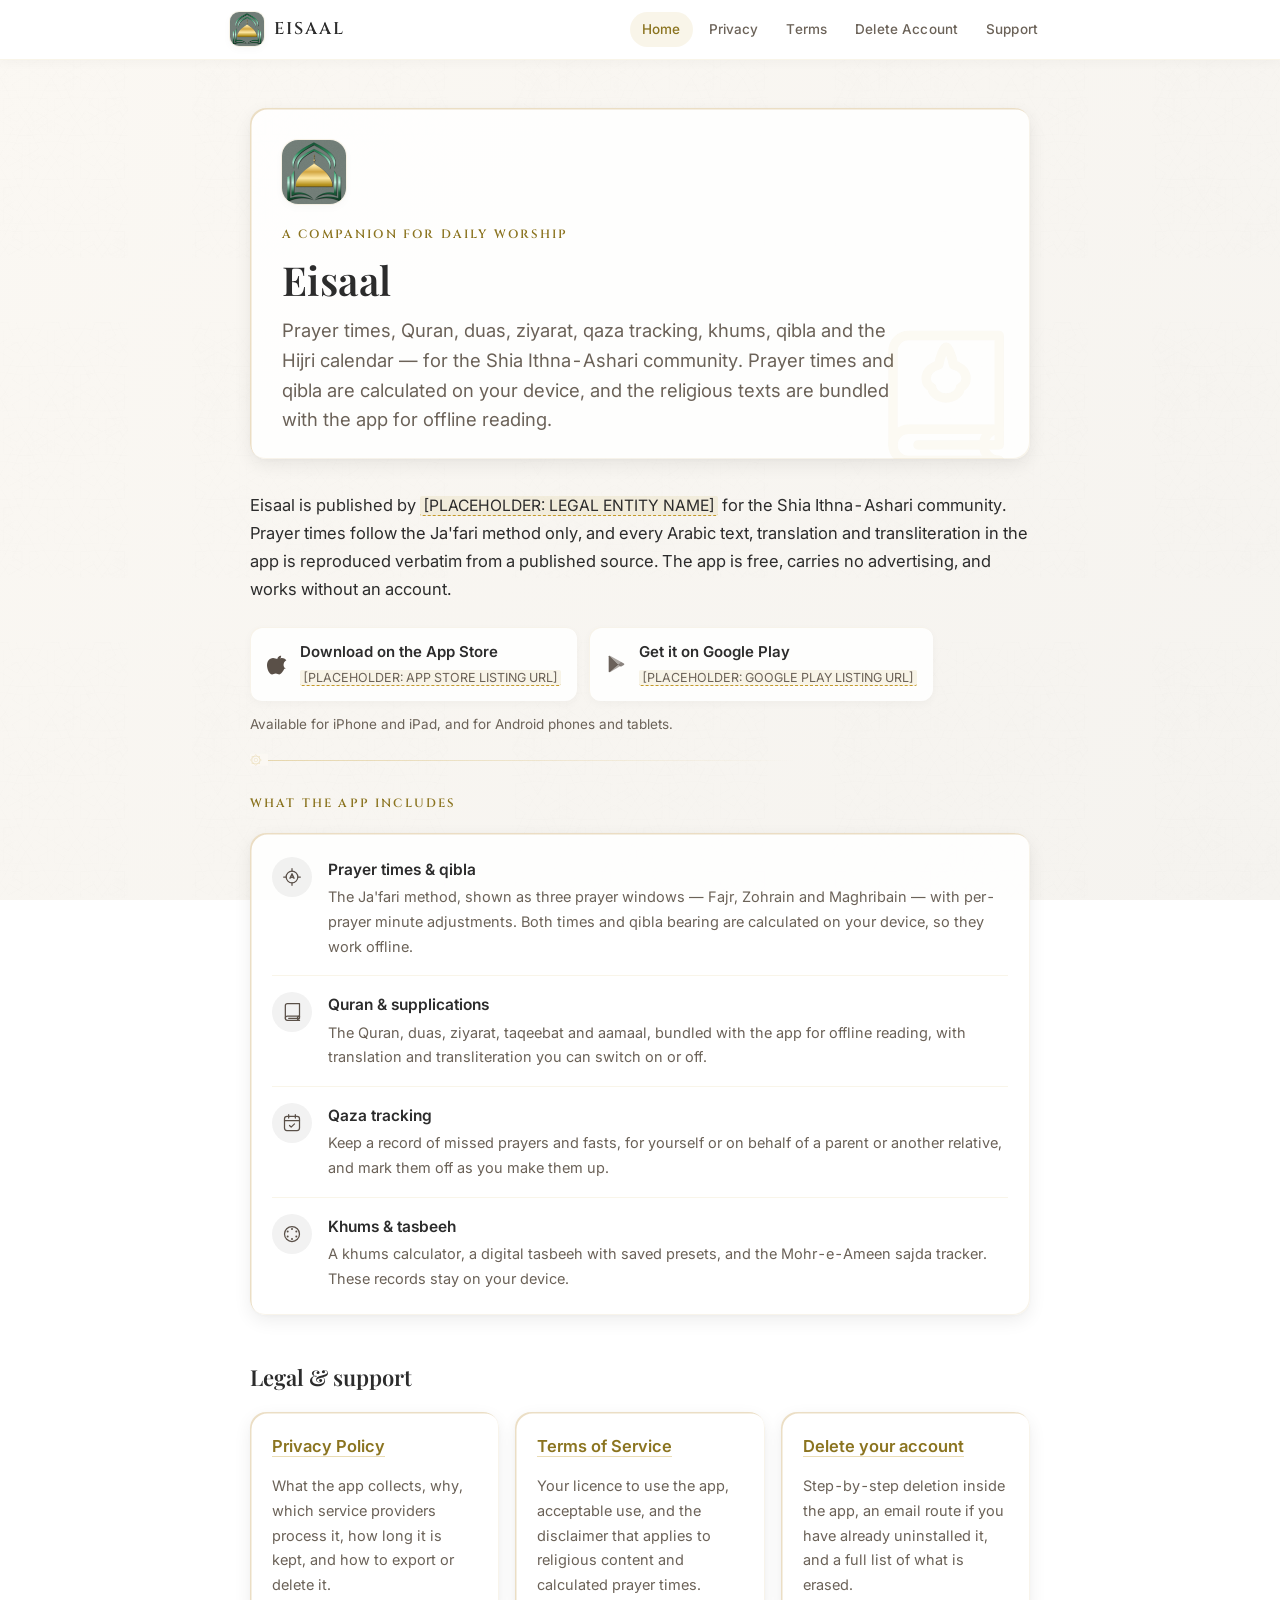
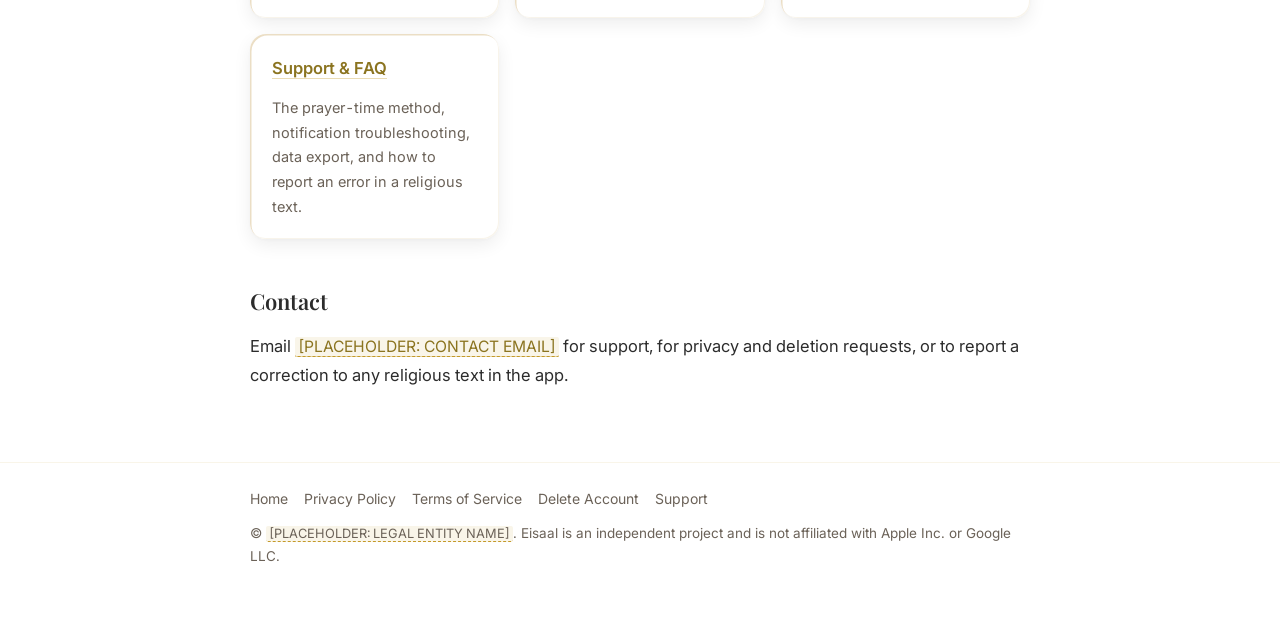
==== index.html @ 823eb557 "Initial public site: home, privacy, terms, account deletion, support Static pages styled on the Sanc" ====
<!DOCTYPE html>
<html lang="en">
<head>
<meta charset="utf-8">
<meta name="viewport" content="width=device-width, initial-scale=1">
<title>Eisaal — Islamic Companion App</title>
<meta name="description" content="Eisaal is a Shia Muslim lifestyle companion: prayer times, Quran, duas, ziyarat, qaza tracking, khums, qibla and the Hijri calendar.">
<link rel="preconnect" href="https://fonts.googleapis.com">
<link rel="preconnect" href="https://fonts.gstatic.com" crossorigin>
<link href="https://fonts.googleapis.com/css2?family=Cinzel:wght@500;600;700&family=Playfair+Display:wght@500;600;700&family=Inter:wght@400;500;600&display=swap" rel="stylesheet">
<link rel="stylesheet" href="./styles.css">
<link rel="icon" type="image/png" href="./assets/app-icon.png">
<link rel="apple-touch-icon" href="./assets/app-icon.png">
</head>
<body>

<header class="site">
  <div class="wrap bar">
    <a class="brand" href="./index.html"><img src="./assets/app-icon.png" alt="" width="34" height="34">EISAAL</a>
    <nav class="primary" aria-label="Primary"><a href="./index.html" class="active">Home</a><a href="./privacy-policy.html">Privacy</a><a href="./terms.html">Terms</a><a href="./delete-account.html">Delete Account</a><a href="./support.html">Support</a></nav>
  </div>
</header>

<main class="wrap">

  <section class="hero">
    <img class="hero-icon" src="./assets/app-icon.png" alt="Eisaal app icon" width="64" height="64">
    <p class="eyebrow">A companion for daily worship</p>
    <h1>Eisaal</h1>
    <p class="lede">Prayer times, Quran, duas, ziyarat, qaza tracking, khums, qibla and the Hijri calendar — for the Shia Ithna-Ashari community. Prayer times and qibla are calculated on your device, and the religious texts are bundled with the app for offline reading.</p>
    <div class="watermark" aria-hidden="true"><svg viewBox="0 0 24 24" fill="none"><path d="M21 17H6.5C5.11929 17 4 18.1193 4 19.5C4 20.8807 5.11929 22 6.5 22H21" stroke="currentColor" stroke-width="1.5" stroke-linecap="round"/><path d="M21 22C19.6193 22 18.5 20.8807 18.5 19.5C18.5 18.1193 19.6193 17 21 17" stroke="currentColor" stroke-width="1.5" stroke-linecap="round"/><path d="M13.6716 6.66634C13.5044 5.65934 12.9366 3.86426 12.5 3.86426C12.0634 3.86426 11.4956 5.65934 11.3284 6.66634C10.6247 6.87051 9.30887 7.51651 9.30887 8.85286C9.30887 9.5148 9.68432 10.0873 10.2331 10.3616C10.2331 10.9713 11.0625 11.9998 12.5 11.9998C13.9375 11.9998 14.7669 10.9713 14.7669 10.3616C15.3157 10.0873 15.6911 9.5148 15.6911 8.85286C15.6911 7.51651 14.3753 6.87051 13.6716 6.66634Z" stroke="currentColor" stroke-width="1.5" stroke-linejoin="round"/><path d="M8 19.5H21V2H6.5C5.11929 2 4 3.11929 4 4.5V19.5" stroke="currentColor" stroke-width="1.5" stroke-linecap="round" stroke-linejoin="round"/></svg></div>
  </section>

  <p>Eisaal is published by <span class="ph">[PLACEHOLDER: LEGAL ENTITY NAME]</span> for the Shia Ithna-Ashari community. Prayer times follow the Ja'fari method only, and every Arabic text, translation and transliteration in the app is reproduced verbatim from a published source. The app is free, carries no advertising, and works without an account.</p>

  <div class="badges">
    <a class="badge" href="[PLACEHOLDER: APP STORE LISTING URL]">
      <svg viewBox="0 0 24 24" fill="none" aria-hidden="true"><path d="M16.5 3c.1 1.2-.4 2.4-1.1 3.2-.8.9-2 1.5-3.1 1.4-.1-1.2.4-2.4 1.1-3.2.8-.9 2.1-1.5 3.1-1.4Z" fill="currentColor"/><path d="M19.9 17.2c-.5 1.2-.8 1.7-1.5 2.8-.9 1.5-2.3 3.4-3.9 3.4-1.5 0-1.9-1-3.9-1s-2.5 1-3.9 1c-1.7 0-3-1.7-3.9-3.2C.8 16 .5 11.1 2.4 8.4c1.3-1.9 3.4-3 5.3-3 2 0 3.2 1.1 4.8 1.1 1.6 0 2.5-1.1 4.8-1.1 1.7 0 3.6.9 4.9 2.6-4.3 2.3-3.6 8.4-.3 9.2Z" fill="currentColor"/></svg>
      <span><strong>Download on the App Store</strong><em class="ph">[PLACEHOLDER: APP STORE LISTING URL]</em></span>
    </a>
    <a class="badge" href="[PLACEHOLDER: GOOGLE PLAY LISTING URL]">
      <svg viewBox="0 0 24 24" fill="none" aria-hidden="true"><path d="M4 3.5v17c0 .4.4.7.8.5l9.7-8.5L4.8 3.1c-.4-.3-.8 0-.8.4Z" fill="currentColor" opacity=".9"/><path d="m14.5 12.5 2.8 2.5 3.3-1.9c.6-.4.6-1.2 0-1.6l-3.3-1.9-2.8 2.9Z" fill="currentColor" opacity=".7"/><path d="M4.8 3.1 14.5 12.5l2.8-2.9L5.4 3.1c-.2-.1-.4-.1-.6 0ZM5.4 20.9l11.9-6.9-2.8-2.5-9.7 8.5c.2.1.4.1.6 0Z" fill="currentColor" opacity=".5"/></svg>
      <span><strong>Get it on Google Play</strong><em class="ph">[PLACEHOLDER: GOOGLE PLAY LISTING URL]</em></span>
    </a>
  </div>
  <p class="fine">Available for iPhone and iPad, and for Android phones and tablets.</p>

  <hr class="rule">

  <p class="eyebrow">What the app includes</p>
  <div class="card features">
    <div class="feature">
      <div class="icon"><svg viewBox="0 0 24 24" fill="none" aria-hidden="true"><path d="M12 2v3M12 19v3M2 12h3M19 12h3" stroke="currentColor" stroke-width="1.5" stroke-linecap="round"/><circle cx="12" cy="12" r="7" stroke="currentColor" stroke-width="1.5"/><path d="m12 8 2.5 5.5L12 12l-2.5 1.5L12 8Z" stroke="currentColor" stroke-width="1.5" stroke-linejoin="round"/></svg></div>
      <div><h3>Prayer times &amp; qibla</h3><p>The Ja'fari method, shown as three prayer windows — Fajr, Zohrain and Maghribain — with per-prayer minute adjustments. Both times and qibla bearing are calculated on your device, so they work offline.</p></div>
    </div>
    <div class="feature">
      <div class="icon"><svg viewBox="0 0 24 24" fill="none" aria-hidden="true"><path d="M21 17H6.5C5.11929 17 4 18.1193 4 19.5C4 20.8807 5.11929 22 6.5 22H21" stroke="currentColor" stroke-width="1.5" stroke-linecap="round"/><path d="M21 22C19.6193 22 18.5 20.8807 18.5 19.5C18.5 18.1193 19.6193 17 21 17" stroke="currentColor" stroke-width="1.5" stroke-linecap="round"/><path d="M8 19.5H21V2H6.5C5.11929 2 4 3.11929 4 4.5V19.5" stroke="currentColor" stroke-width="1.5" stroke-linecap="round" stroke-linejoin="round"/></svg></div>
      <div><h3>Quran &amp; supplications</h3><p>The Quran, duas, ziyarat, taqeebat and aamaal, bundled with the app for offline reading, with translation and transliteration you can switch on or off.</p></div>
    </div>
    <div class="feature">
      <div class="icon"><svg viewBox="0 0 24 24" fill="none" aria-hidden="true"><rect x="3" y="4" width="18" height="17" rx="3" stroke="currentColor" stroke-width="1.5"/><path d="M3 9h18M8 2v4M16 2v4" stroke="currentColor" stroke-width="1.5" stroke-linecap="round"/><path d="m9 15 2 2 4-4" stroke="currentColor" stroke-width="1.5" stroke-linecap="round" stroke-linejoin="round"/></svg></div>
      <div><h3>Qaza tracking</h3><p>Keep a record of missed prayers and fasts, for yourself or on behalf of a parent or another relative, and mark them off as you make them up.</p></div>
    </div>
    <div class="feature">
      <div class="icon"><svg viewBox="0 0 24 24" fill="none" aria-hidden="true"><circle cx="12" cy="12" r="9" stroke="currentColor" stroke-width="1.5"/><circle cx="12" cy="6" r="1.2" fill="currentColor"/><circle cx="17.2" cy="9" r="1.2" fill="currentColor"/><circle cx="17.2" cy="15" r="1.2" fill="currentColor"/><circle cx="12" cy="18" r="1.2" fill="currentColor"/><circle cx="6.8" cy="15" r="1.2" fill="currentColor"/><circle cx="6.8" cy="9" r="1.2" fill="currentColor"/></svg></div>
      <div><h3>Khums &amp; tasbeeh</h3><p>A khums calculator, a digital tasbeeh with saved presets, and the Mohr-e-Ameen sajda tracker. These records stay on your device.</p></div>
    </div>
  </div>

  <h2>Legal &amp; support</h2>
  <div class="grid">
    <div class="card"><h3><a class="link" href="./privacy-policy.html">Privacy Policy</a></h3><p>What the app collects, why, which service providers process it, how long it is kept, and how to export or delete it.</p></div>
    <div class="card"><h3><a class="link" href="./terms.html">Terms of Service</a></h3><p>Your licence to use the app, acceptable use, and the disclaimer that applies to religious content and calculated prayer times.</p></div>
    <div class="card"><h3><a class="link" href="./delete-account.html">Delete your account</a></h3><p>Step-by-step deletion inside the app, an email route if you have already uninstalled it, and a full list of what is erased.</p></div>
    <div class="card"><h3><a class="link" href="./support.html">Support &amp; FAQ</a></h3><p>The prayer-time method, notification troubleshooting, data export, and how to report an error in a religious text.</p></div>
  </div>

  <h2>Contact</h2>
  <p>Email <a class="link" href="mailto:[PLACEHOLDER: CONTACT EMAIL]"><span class="ph">[PLACEHOLDER: CONTACT EMAIL]</span></a> for support, for privacy and deletion requests, or to report a correction to any religious text in the app.</p>
</main>

<footer class="site">
  <div class="wrap">
    <nav aria-label="Footer"><a href="./index.html">Home</a><a href="./privacy-policy.html">Privacy Policy</a><a href="./terms.html">Terms of Service</a><a href="./delete-account.html">Delete Account</a><a href="./support.html">Support</a></nav>
    <p class="fine">&copy; <span class="ph">[PLACEHOLDER: LEGAL ENTITY NAME]</span>. Eisaal is an independent project and is not affiliated with Apple Inc. or Google LLC.</p>
  </div>
</footer>

</body>
</html>
---- styles.css ----
/* ============================================================================
   Eisaal — public site stylesheet
   Sanctuary design system, Everyday · Light only.
   Tokens mirror lib/modules/theme/presentation/colors/sanctuary_colors.dart
   and typography/app_fonts.dart (see docs/design handoff token tables).
   ========================================================================== */

:root {
  /* Surfaces */
  --bg-gradient: linear-gradient(135deg, #FBF8F3 0%, #F5F3EF 100%);
  --bg: #FBF8F3;
  --elevated: rgba(255, 255, 255, 0.86);
  --raised: rgba(255, 255, 255, 0.62);
  --floating: rgba(255, 255, 255, 0.95);

  /* Text */
  --on-surface: #2C2C2C;
  --secondary: #6B6258;
  --tertiary: rgba(44, 44, 44, 0.50);

  /* Brand */
  --primary: #C49A2A;        /* primaryBrand — never for body text */
  --primary-text: #8B7420;   /* primaryText — WCAG-safe gold */
  --accent: #005C4B;         /* Hussaini green */
  --gold: #C5A059;           /* zareehGold — rims only */
  --error: #B00020;

  /* Neutral roles */
  --icon-neutral: #5A5048;
  --icon-container: rgba(44, 44, 44, 0.06);
  --hairline: rgba(196, 154, 42, 0.10);
  --thread: rgba(196, 154, 42, 0.35);
  --gold-subtle: rgba(196, 154, 42, 0.10);

  /* Depth */
  --edge-elevated: inset 1.5px 1.5px 0 rgba(197, 160, 89, 0.35), inset -1px -1px 0 rgba(197, 160, 89, 0.12);
  --edge-raised: inset 1px 1px 0 rgba(197, 160, 89, 0.12);
  --shadow-elevated: 0 6px 18px rgba(0, 0, 0, 0.07), 0 1px 4px rgba(0, 0, 0, 0.03);
  --shadow-standard: 0 3px 10px rgba(0, 0, 0, 0.03);
  --shadow-floating: 0 8px 24px rgba(0, 0, 0, 0.10), 0 2px 8px rgba(0, 0, 0, 0.04);

  /* Shape & rhythm */
  --r-card: 16px;
  --r-md: 12px;
  --r-sm: 8px;
  --r-full: 999px;
  --s-xs: 4px; --s-sm: 8px; --s-md: 12px; --s-lg: 16px; --s-xl: 20px;
  --s-xxl: 24px; --s-xxxl: 32px; --s-xxxxl: 40px; --s-hero: 48px;

  /* Type */
  --f-display: "Cinzel", "Times New Roman", serif;
  --f-title: "Playfair Display", Georgia, "Times New Roman", serif;
  --f-body: "Inter", -apple-system, BlinkMacSystemFont, "Segoe UI", Roboto, Helvetica, Arial, sans-serif;
  --f-arabic: "Noto Naskh Arabic", "Scheherazade New", serif;
}

/* ---------- Base ---------------------------------------------------------- */
*, *::before, *::after { box-sizing: border-box; }
html { -webkit-text-size-adjust: 100%; scroll-behavior: smooth; }
body {
  margin: 0;
  min-height: 100vh;
  background: var(--bg-gradient) fixed;
  color: var(--on-surface);
  font-family: var(--f-body);
  font-size: 16.5px;
  line-height: 1.7;
  font-feature-settings: "tnum" 1;
  position: relative;
}
/* Geometry texture at 6% multiply — same as SanctuaryScaffold everyday */
body::before {
  content: "";
  position: fixed; inset: 0; z-index: -1;
  background: url("assets/textures/geometry_seamless.jpg") center / 320px 320px repeat;
  opacity: 0.06;
  mix-blend-mode: multiply;
  pointer-events: none;
}

.wrap { max-width: 820px; margin: 0 auto; padding: 0 var(--s-xl); }

a { color: var(--primary-text); }
a.link {
  color: var(--primary-text);
  text-decoration: none;
  border-bottom: 1px solid var(--thread);
  transition: border-color 150ms cubic-bezier(.33,1,.68,1);
}
a.link:hover { border-bottom-color: var(--primary-text); }

/* ---------- Header --------------------------------------------------------- */
header.site {
  position: sticky; top: 0; z-index: 10;
  background: var(--floating);
  -webkit-backdrop-filter: blur(12px); backdrop-filter: blur(12px);
  border-bottom: 1px solid var(--hairline);
  box-shadow: var(--shadow-standard);
}
.bar { display: flex; flex-wrap: wrap; align-items: center; gap: var(--s-lg); padding: var(--s-md) 0; }
.brand {
  display: inline-flex; align-items: center; gap: var(--s-smMd, 10px);
  margin-right: auto; text-decoration: none; color: var(--on-surface);
  font-family: var(--f-display); font-weight: 600; font-size: 17px; letter-spacing: 0.12em;
}
.brand img {
  width: 34px; height: 34px; border-radius: 9px;
  box-shadow: var(--shadow-standard), 0 0 0 1px var(--hairline);
}
.brand span { color: var(--primary-text); }
nav.primary { display: flex; flex-wrap: wrap; gap: var(--s-xs); }
nav.primary a {
  color: var(--secondary); text-decoration: none; white-space: nowrap;
  font-size: 13.5px; font-weight: 500; letter-spacing: 0.01em;
  padding: 6px 12px; border-radius: var(--r-full);
  transition: background 150ms cubic-bezier(.33,1,.68,1), color 150ms cubic-bezier(.33,1,.68,1);
}
nav.primary a:hover { color: var(--on-surface); background: var(--icon-container); }
nav.primary a.active { color: var(--primary-text); background: var(--gold-subtle); }

/* ---------- Typography ----------------------------------------------------- */
main.wrap { padding-top: var(--s-hero); padding-bottom: var(--s-sm); }
h1 {
  font-family: var(--f-title); font-weight: 600;
  font-size: 34px; line-height: 1.2; letter-spacing: 0.01em;
  margin: 0 0 var(--s-sm);
}
h2 {
  font-family: var(--f-title); font-weight: 600;
  font-size: 22px; line-height: 1.3;
  margin: var(--s-xxxxl) 0 var(--s-md); padding-top: var(--s-sm);
  scroll-margin-top: 84px;
}
h3 { font-family: var(--f-body); font-weight: 600; font-size: 16.5px; margin: var(--s-xxl) 0 var(--s-sm); }
p, li { color: var(--on-surface); }
.lede { font-size: 18.5px; line-height: 1.6; color: var(--secondary); margin: 0 0 var(--s-xxl); }
.meta { color: var(--tertiary); font-size: 14px; margin: 0 0 var(--s-xs); }
.fine { font-size: 13.5px; color: var(--secondary); margin-top: var(--s-md); }
strong { font-weight: 600; }
code, pre { font-family: "JetBrains Mono", ui-monospace, SFMono-Regular, Menlo, monospace; font-size: 0.9em; }
code { background: var(--icon-container); padding: 1px 6px; border-radius: 6px; }
pre {
  background: var(--raised); border: 1px solid var(--hairline); border-radius: var(--r-md);
  padding: var(--s-md) var(--s-lg); overflow-x: auto; line-height: 1.5;
}
pre code { background: none; padding: 0; }
ul { padding-left: 22px; } ol { padding-left: 22px; } li { margin: 6px 0; }

/* Eyebrow — Cinzel section header (AppFonts.sectionHeaderStyle) */
.eyebrow {
  font-family: var(--f-display); font-weight: 600; font-size: 12px;
  letter-spacing: 0.18em; text-transform: uppercase; color: var(--primary-text);
  margin: 0 0 var(--s-sm);
}

/* Ornament rule — thread gradient with ۞ (replaces the old gold bar) */
hr.rule {
  border: 0; height: 1px; margin: var(--s-xxl) 0 var(--s-xxxl); position: relative; overflow: visible;
  background: linear-gradient(90deg, var(--thread), transparent 70%);
}
hr.rule::after {
  content: "\06DE"; /* ۞ */
  position: absolute; left: 0; top: 50%; transform: translateY(-52%);
  font-size: 12px; line-height: 1; color: var(--thread);
  background: var(--bg); padding-right: 6px;
}

/* ---------- Surfaces ------------------------------------------------------- */
.card {
  background: var(--elevated);
  border-radius: var(--r-card);
  box-shadow: var(--shadow-elevated), var(--edge-elevated);
  padding: var(--s-xl) 22px;
  margin: var(--s-xl) 0;
}
.card h3 { margin-top: 0; }
.card p:last-child { margin-bottom: 0; }
.grid { display: grid; grid-template-columns: repeat(auto-fit, minmax(220px, 1fr)); gap: var(--s-lg); margin: var(--s-xl) 0; }
.grid .card { margin: 0; }
.grid .card p { color: var(--secondary); font-size: 14.5px; }

/* Raised note with a 2px brand rule (the occasion-banner shape) */
.callout {
  background: var(--raised);
  border-left: 2px solid var(--primary);
  border-radius: var(--r-md);
  box-shadow: var(--shadow-standard), var(--edge-raised);
  padding: var(--s-lg) var(--s-xl);
  margin: var(--s-xl) 0;
}
.callout p { margin: 6px 0; }
.callout p:first-child { margin-top: 0; }
.callout p:last-child { margin-bottom: 0; }

/* Tables */
.tablewrap {
  overflow-x: auto; -webkit-overflow-scrolling: touch; margin: var(--s-lg) 0;
  background: var(--elevated); border-radius: var(--r-card);
  box-shadow: var(--shadow-elevated), var(--edge-elevated);
}
table { border-collapse: collapse; width: 100%; min-width: 560px; font-size: 14.5px; }
th, td { text-align: left; padding: 11px 14px; border-bottom: 1px solid var(--hairline); vertical-align: top; }
th {
  font-family: var(--f-display); font-weight: 600; font-size: 11px;
  letter-spacing: 0.14em; text-transform: uppercase; color: var(--primary-text);
  background: var(--gold-subtle); white-space: nowrap;
}
tr:last-child td { border-bottom: 0; }

/* Table of contents */
.toc { font-size: 15px; }
.toc a { color: var(--secondary); text-decoration: none; }
.toc a:hover { color: var(--primary-text); }

/* Numbered steps — ring-outline badges */
.steps { counter-reset: step; list-style: none; padding-left: 0; }
.steps li { position: relative; padding-left: 42px; margin: var(--s-lg) 0; }
.steps li::before {
  counter-increment: step; content: counter(step);
  position: absolute; left: 0; top: 1px; width: 28px; height: 28px; border-radius: 50%;
  border: 1.5px solid var(--primary); color: var(--primary-text);
  font-family: var(--f-display); font-weight: 600; font-size: 13px; line-height: 25px; text-align: center;
}
.path { font-weight: 500; color: var(--on-surface); }

/* FAQ accordions */
details {
  background: var(--elevated); border-radius: var(--r-card);
  box-shadow: var(--shadow-standard), var(--edge-raised);
  padding: 2px var(--s-xl); margin: var(--s-md) 0;
  transition: box-shadow 150ms cubic-bezier(.33,1,.68,1);
}
details[open] { box-shadow: var(--shadow-elevated), var(--edge-elevated); }
summary {
  cursor: pointer; padding: 14px 0; font-weight: 600; font-size: 16px;
  list-style: none; display: flex; gap: var(--s-md); align-items: flex-start;
}
summary::-webkit-details-marker { display: none; }
summary::before {
  content: "+"; flex: 0 0 22px; width: 22px; height: 22px; border-radius: 50%;
  border: 1.5px solid var(--thread); color: var(--primary-text);
  font-weight: 500; font-size: 15px; line-height: 19px; text-align: center; margin-top: 2px;
}
details[open] summary::before { content: "\2212"; border-color: var(--primary); }
details .body { padding: 0 0 var(--s-lg) 34px; }
details .body p:first-child { margin-top: 0; }

/* Store badges */
.badges { display: flex; flex-wrap: wrap; gap: var(--s-md); margin: var(--s-xxl) 0 var(--s-sm); }
.badge {
  display: flex; align-items: center; gap: var(--s-md); min-width: 220px;
  background: var(--elevated); border-radius: var(--r-md);
  box-shadow: var(--shadow-standard), var(--edge-raised);
  padding: var(--s-md) var(--s-lg); color: var(--on-surface); text-decoration: none; font-size: 14px;
  transition: transform 150ms cubic-bezier(.33,1,.68,1), box-shadow 150ms;
}
.badge:hover { transform: scale(0.98); box-shadow: var(--shadow-elevated), var(--edge-elevated); }
.badge strong { display: block; font-size: 15px; }
.badge em { font-style: normal; color: var(--secondary); font-size: 12.5px; }
.badge svg { width: 22px; height: 22px; color: var(--icon-neutral); flex: 0 0 auto; }

/* Placeholder marker — intentionally loud until filled */
.ph {
  background: var(--gold-subtle); border-bottom: 1px dashed var(--primary);
  padding: 0 3px; border-radius: 2px; font-size: 0.95em;
}

/* ---------- Home hero (the page's single Tier-1 surface) ------------------ */
.hero {
  position: relative; overflow: hidden;
  background: var(--elevated); border-radius: var(--r-card);
  box-shadow: var(--shadow-elevated), var(--edge-elevated);
  padding: var(--s-xxxl) var(--s-xxxl) var(--s-xxl);
  margin: 0 0 var(--s-xxxl);
}
.hero .eyebrow { margin-bottom: var(--s-md); }
.hero h1 { font-size: 40px; margin-bottom: var(--s-md); }
.hero .lede { margin-bottom: 0; max-width: 34em; }
.hero .watermark {
  position: absolute; right: 12px; bottom: -14px; width: 150px; height: 150px;
  opacity: 0.045; color: var(--primary); pointer-events: none;
}
.hero .watermark svg { width: 100%; height: 100%; }
.hero-icon {
  width: 64px; height: 64px; border-radius: 16px; display: block; margin-bottom: var(--s-xl);
  box-shadow: var(--shadow-standard), 0 0 0 1px var(--hairline);
}

/* Feature rows — Tier-2 card with 20px neutral icons */
.features { padding: var(--s-sm) 22px; }
.feature { display: flex; gap: var(--s-lg); align-items: flex-start; padding: var(--s-lg) 0; border-bottom: 1px solid var(--hairline); }
.feature:last-child { border-bottom: 0; }
.feature .icon {
  flex: 0 0 40px; width: 40px; height: 40px; border-radius: 50%;
  background: var(--icon-container); color: var(--icon-neutral);
  display: grid; place-items: center;
}
.feature .icon svg { width: 20px; height: 20px; }
.feature h3 { margin: 0 0 2px; font-size: 15.5px; }
.feature p { margin: 0; color: var(--secondary); font-size: 14.5px; }

/* ---------- Footer --------------------------------------------------------- */
footer.site {
  border-top: 1px solid var(--hairline); margin-top: var(--s-hero); padding: var(--s-xxl) 0 var(--s-hero);
  color: var(--secondary); font-size: 14px;
}
footer.site nav { display: flex; flex-wrap: wrap; gap: var(--s-xs) var(--s-lg); }
footer.site a { color: var(--secondary); text-decoration: none; }
footer.site a:hover { color: var(--primary-text); }

/* ---------- Responsive ----------------------------------------------------- */
@media (max-width: 560px) {
  body { font-size: 16px; }
  main.wrap { padding-top: var(--s-xxxl); }
  h1 { font-size: 28px; }
  .hero { padding: var(--s-xxl) var(--s-xl) var(--s-xl); }
  .hero h1 { font-size: 30px; }
  .hero .watermark { width: 110px; height: 110px; }
  .bar { padding: 10px 0; }
  nav.primary a { font-size: 13px; padding: 5px 10px; }
}
@media (prefers-reduced-motion: reduce) {
  html { scroll-behavior: auto; }
  *, *::before, *::after { transition: none !important; }
}
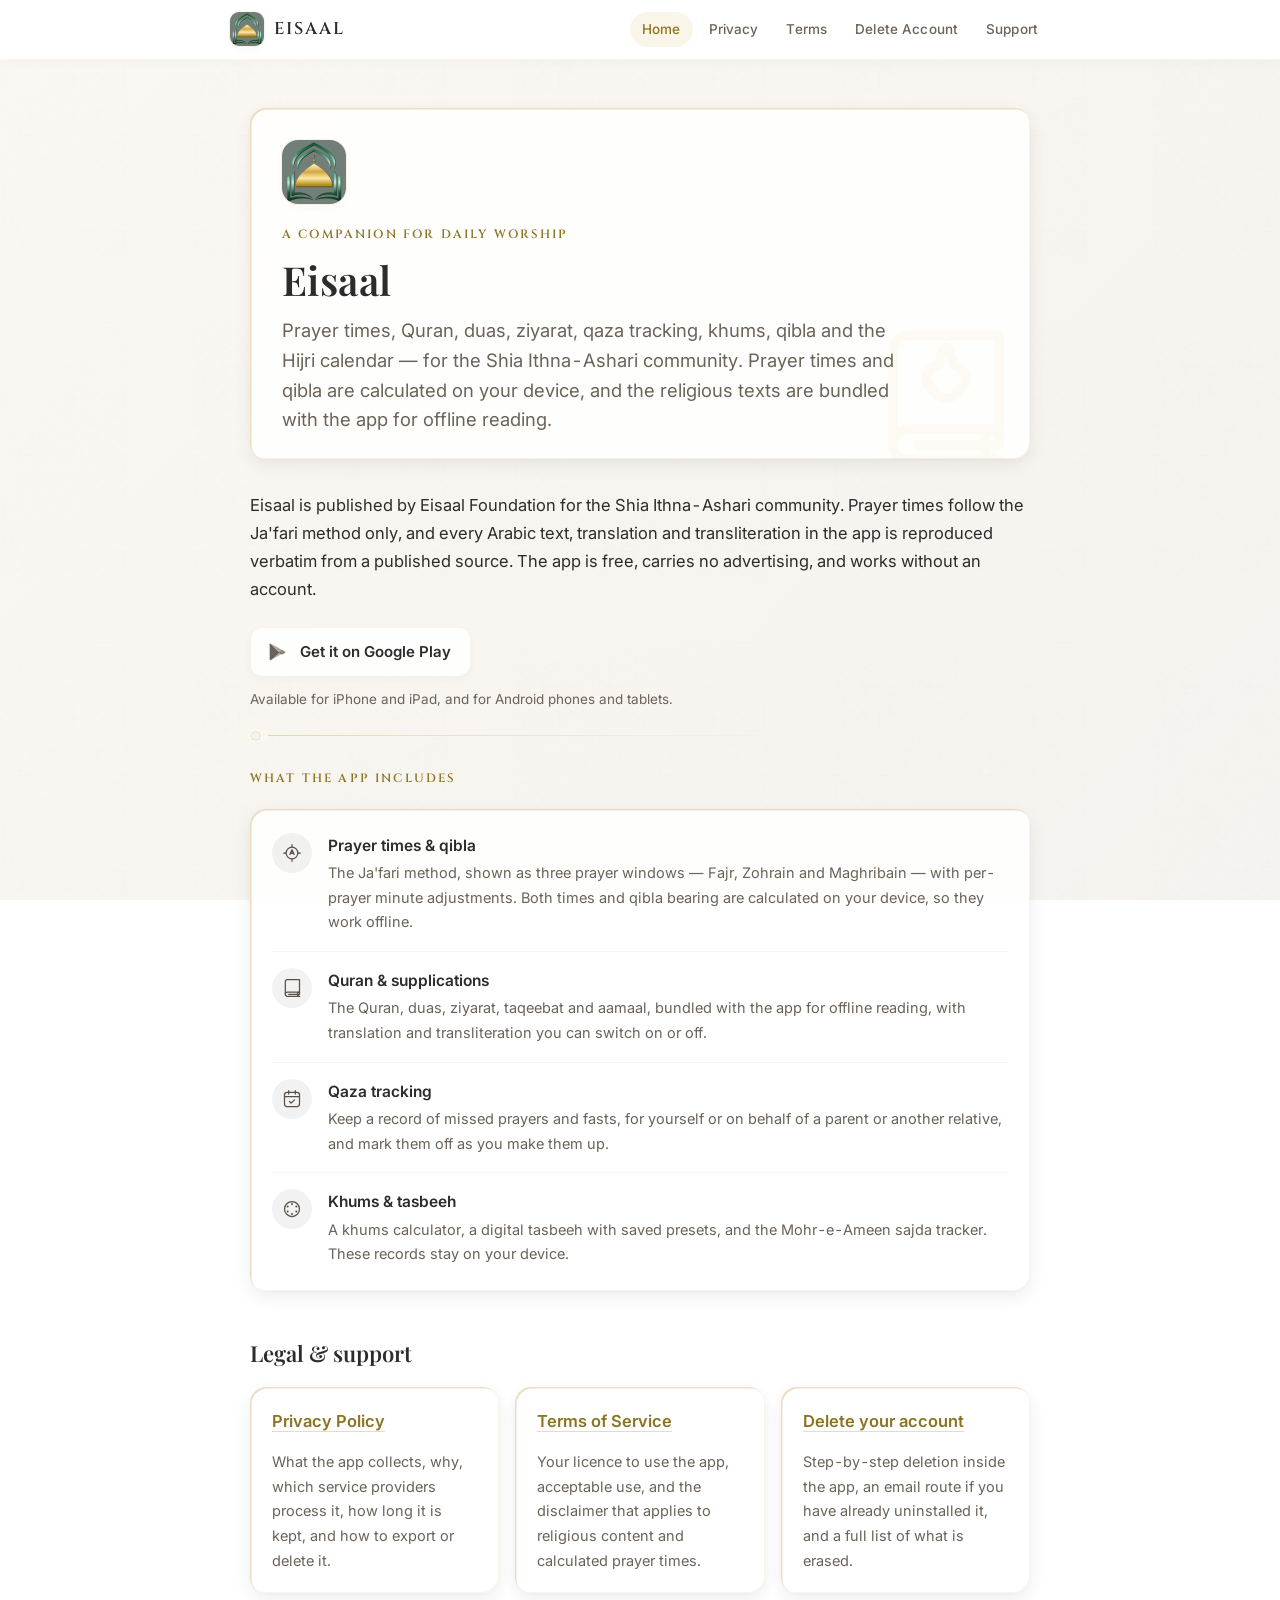
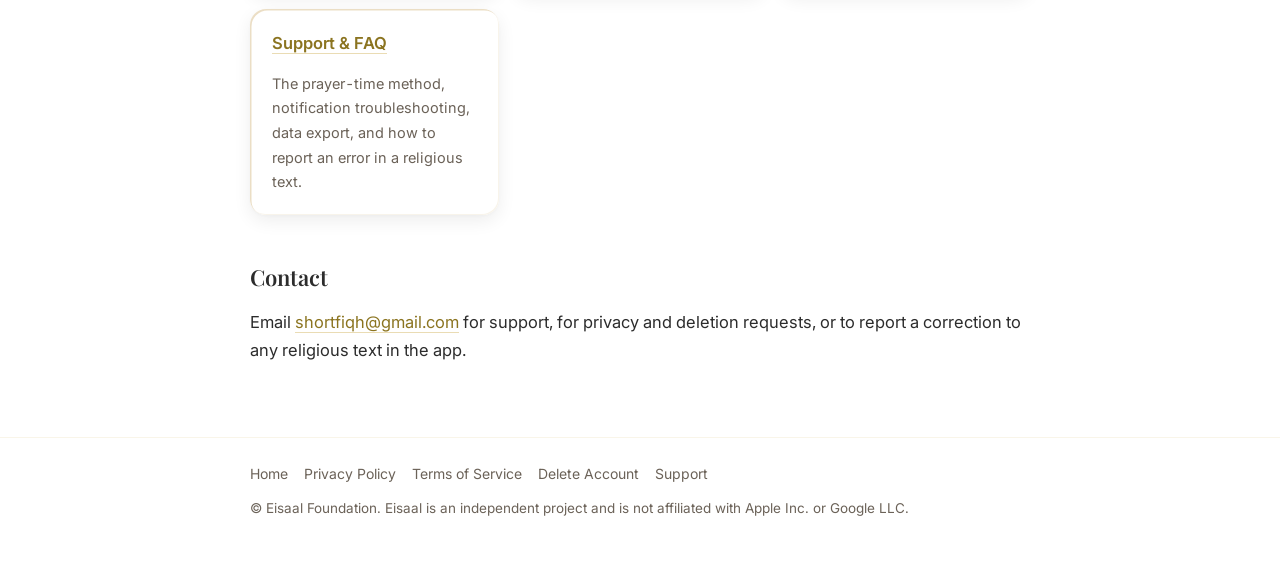
==== commit 62ff5248: "Fill all 64 placeholders; fix 404 root-absolute paths Legal and business values locked 2026-08-30: -" ====
--- a/index.html
+++ b/index.html
@@ -31,16 +31,12 @@
     <div class="watermark" aria-hidden="true"><svg viewBox="0 0 24 24" fill="none"><path d="M21 17H6.5C5.11929 17 4 18.1193 4 19.5C4 20.8807 5.11929 22 6.5 22H21" stroke="currentColor" stroke-width="1.5" stroke-linecap="round"/><path d="M21 22C19.6193 22 18.5 20.8807 18.5 19.5C18.5 18.1193 19.6193 17 21 17" stroke="currentColor" stroke-width="1.5" stroke-linecap="round"/><path d="M13.6716 6.66634C13.5044 5.65934 12.9366 3.86426 12.5 3.86426C12.0634 3.86426 11.4956 5.65934 11.3284 6.66634C10.6247 6.87051 9.30887 7.51651 9.30887 8.85286C9.30887 9.5148 9.68432 10.0873 10.2331 10.3616C10.2331 10.9713 11.0625 11.9998 12.5 11.9998C13.9375 11.9998 14.7669 10.9713 14.7669 10.3616C15.3157 10.0873 15.6911 9.5148 15.6911 8.85286C15.6911 7.51651 14.3753 6.87051 13.6716 6.66634Z" stroke="currentColor" stroke-width="1.5" stroke-linejoin="round"/><path d="M8 19.5H21V2H6.5C5.11929 2 4 3.11929 4 4.5V19.5" stroke="currentColor" stroke-width="1.5" stroke-linecap="round" stroke-linejoin="round"/></svg></div>
   </section>
 
-  <p>Eisaal is published by <span class="ph">[PLACEHOLDER: LEGAL ENTITY NAME]</span> for the Shia Ithna-Ashari community. Prayer times follow the Ja'fari method only, and every Arabic text, translation and transliteration in the app is reproduced verbatim from a published source. The app is free, carries no advertising, and works without an account.</p>
+  <p>Eisaal is published by Eisaal Foundation for the Shia Ithna-Ashari community. Prayer times follow the Ja'fari method only, and every Arabic text, translation and transliteration in the app is reproduced verbatim from a published source. The app is free, carries no advertising, and works without an account.</p>
 
   <div class="badges">
-    <a class="badge" href="[PLACEHOLDER: APP STORE LISTING URL]">
-      <svg viewBox="0 0 24 24" fill="none" aria-hidden="true"><path d="M16.5 3c.1 1.2-.4 2.4-1.1 3.2-.8.9-2 1.5-3.1 1.4-.1-1.2.4-2.4 1.1-3.2.8-.9 2.1-1.5 3.1-1.4Z" fill="currentColor"/><path d="M19.9 17.2c-.5 1.2-.8 1.7-1.5 2.8-.9 1.5-2.3 3.4-3.9 3.4-1.5 0-1.9-1-3.9-1s-2.5 1-3.9 1c-1.7 0-3-1.7-3.9-3.2C.8 16 .5 11.1 2.4 8.4c1.3-1.9 3.4-3 5.3-3 2 0 3.2 1.1 4.8 1.1 1.6 0 2.5-1.1 4.8-1.1 1.7 0 3.6.9 4.9 2.6-4.3 2.3-3.6 8.4-.3 9.2Z" fill="currentColor"/></svg>
-      <span><strong>Download on the App Store</strong><em class="ph">[PLACEHOLDER: APP STORE LISTING URL]</em></span>
-    </a>
-    <a class="badge" href="[PLACEHOLDER: GOOGLE PLAY LISTING URL]">
+    <a class="badge" href="https://play.google.com/store/apps/details?id=com.eisaal.com">
       <svg viewBox="0 0 24 24" fill="none" aria-hidden="true"><path d="M4 3.5v17c0 .4.4.7.8.5l9.7-8.5L4.8 3.1c-.4-.3-.8 0-.8.4Z" fill="currentColor" opacity=".9"/><path d="m14.5 12.5 2.8 2.5 3.3-1.9c.6-.4.6-1.2 0-1.6l-3.3-1.9-2.8 2.9Z" fill="currentColor" opacity=".7"/><path d="M4.8 3.1 14.5 12.5l2.8-2.9L5.4 3.1c-.2-.1-.4-.1-.6 0ZM5.4 20.9l11.9-6.9-2.8-2.5-9.7 8.5c.2.1.4.1.6 0Z" fill="currentColor" opacity=".5"/></svg>
-      <span><strong>Get it on Google Play</strong><em class="ph">[PLACEHOLDER: GOOGLE PLAY LISTING URL]</em></span>
+      <span><strong>Get it on Google Play</strong></span>
     </a>
   </div>
   <p class="fine">Available for iPhone and iPad, and for Android phones and tablets.</p>
@@ -76,13 +72,13 @@
   </div>
 
   <h2>Contact</h2>
-  <p>Email <a class="link" href="mailto:[PLACEHOLDER: CONTACT EMAIL]"><span class="ph">[PLACEHOLDER: CONTACT EMAIL]</span></a> for support, for privacy and deletion requests, or to report a correction to any religious text in the app.</p>
+  <p>Email <a class="link" href="mailto:shortfiqh@gmail.com">shortfiqh@gmail.com</a> for support, for privacy and deletion requests, or to report a correction to any religious text in the app.</p>
 </main>
 
 <footer class="site">
   <div class="wrap">
     <nav aria-label="Footer"><a href="./index.html">Home</a><a href="./privacy-policy.html">Privacy Policy</a><a href="./terms.html">Terms of Service</a><a href="./delete-account.html">Delete Account</a><a href="./support.html">Support</a></nav>
-    <p class="fine">&copy; <span class="ph">[PLACEHOLDER: LEGAL ENTITY NAME]</span>. Eisaal is an independent project and is not affiliated with Apple Inc. or Google LLC.</p>
+    <p class="fine">&copy; Eisaal Foundation. Eisaal is an independent project and is not affiliated with Apple Inc. or Google LLC.</p>
   </div>
 </footer>
 
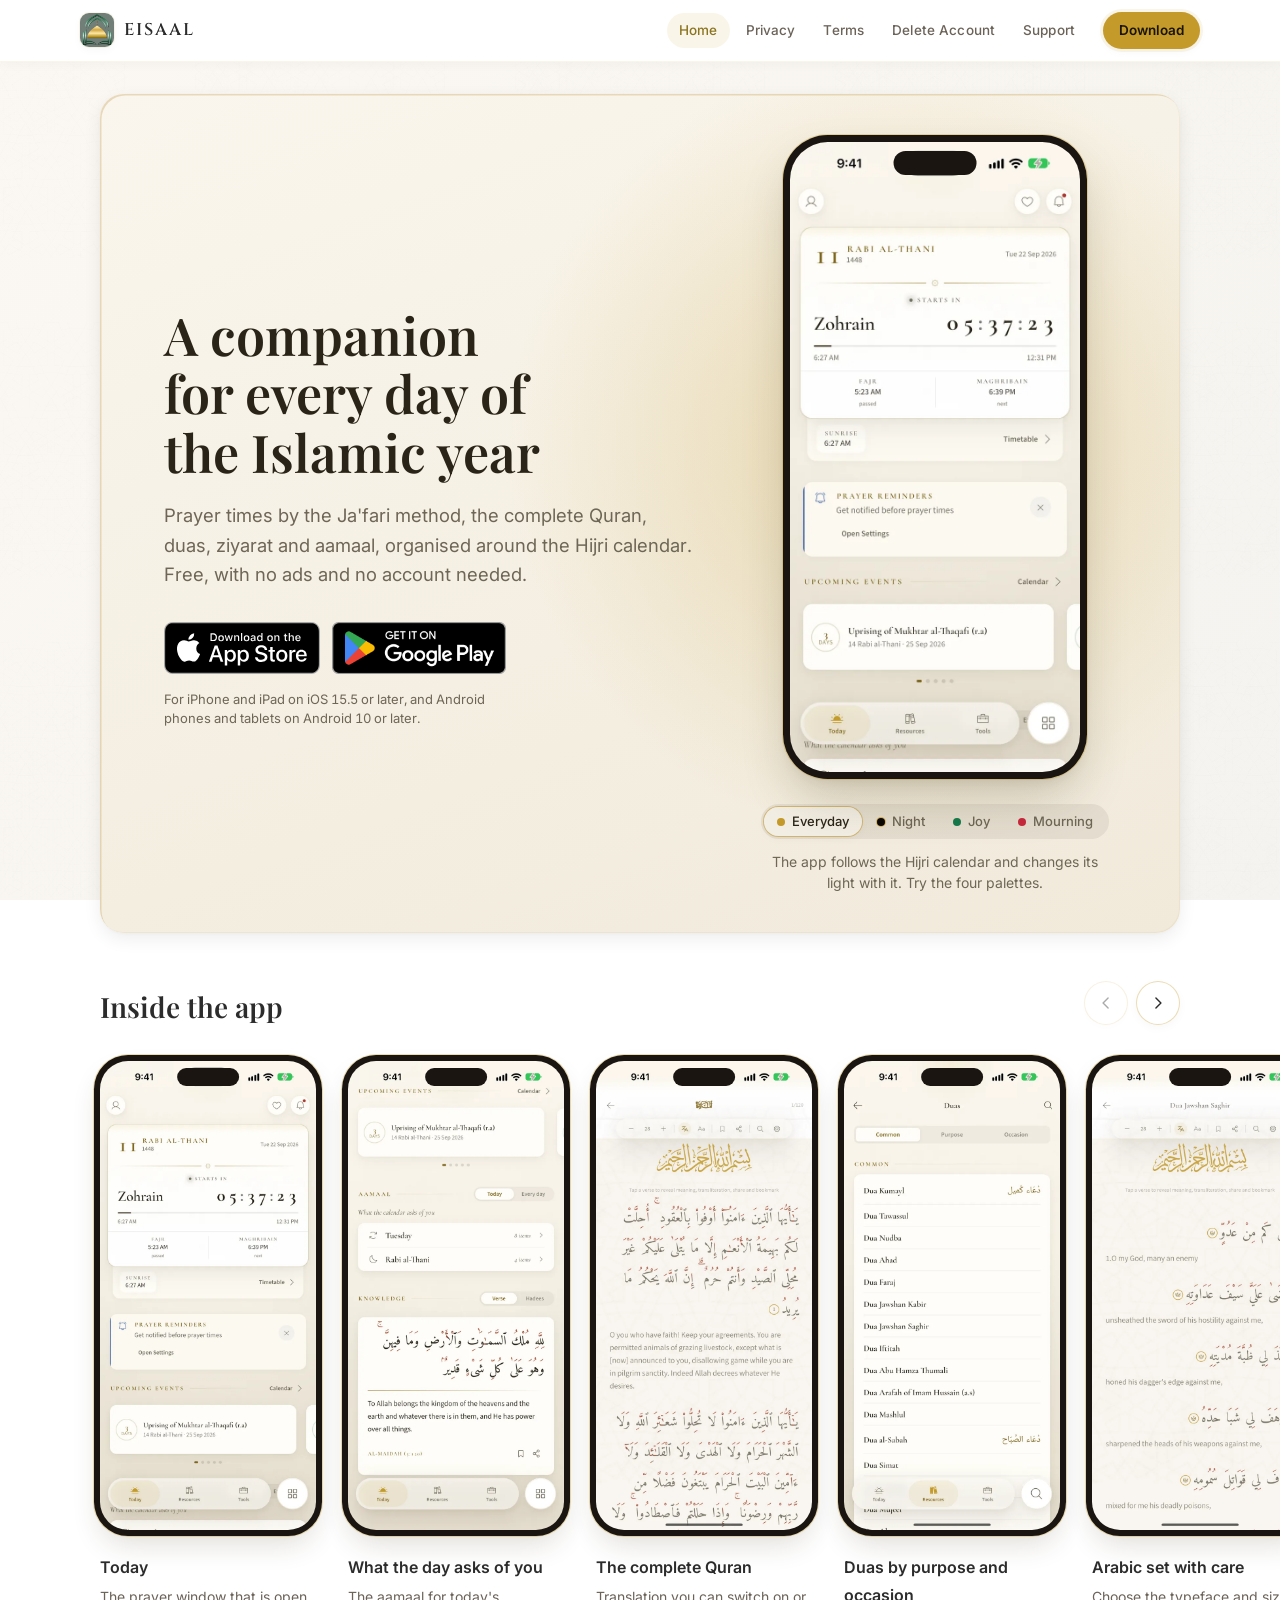
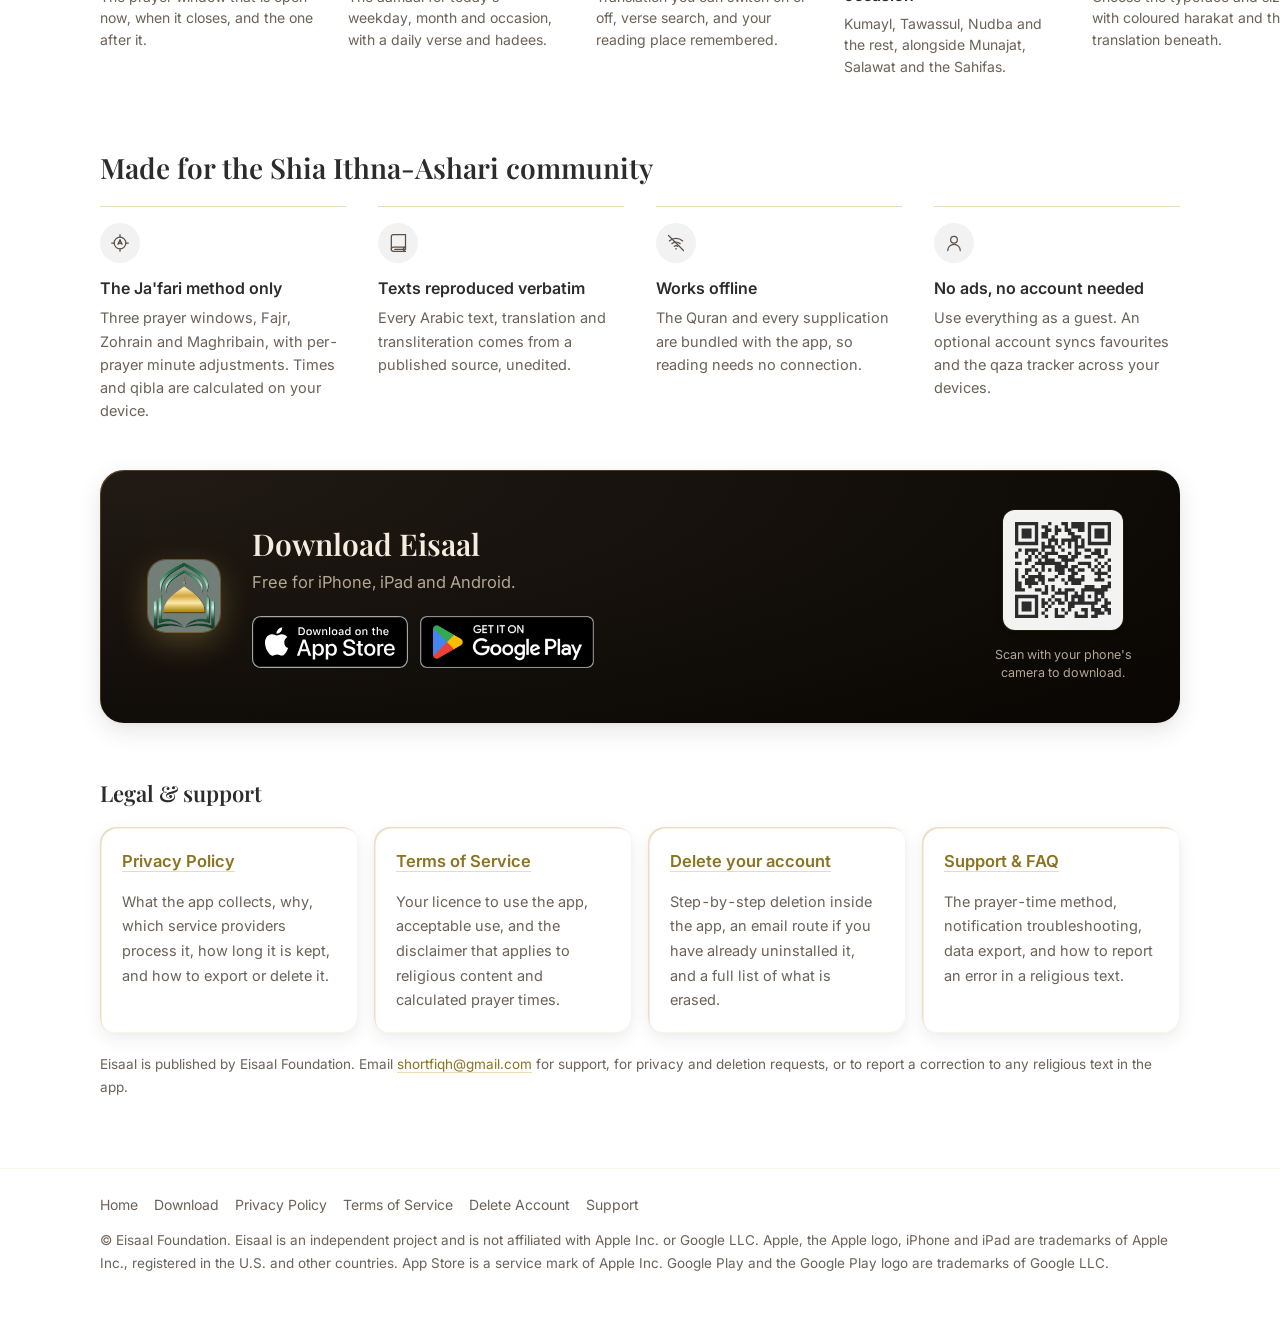
==== commit f2a537d7: "Add device-detecting download page and promotional home page - download.html (eisaal.com/download): " ====
--- a/index.html
+++ b/index.html
@@ -3,84 +3,243 @@
 <head>
 <meta charset="utf-8">
 <meta name="viewport" content="width=device-width, initial-scale=1">
-<title>Eisaal — Islamic Companion App</title>
-<meta name="description" content="Eisaal is a Shia Muslim lifestyle companion: prayer times, Quran, duas, ziyarat, qaza tracking, khums, qibla and the Hijri calendar.">
+<title>Eisaal — Prayer times, Quran and duas for Shia Muslims</title>
+<meta name="description" content="Eisaal is a free companion for the daily practice of Shia Muslims: Ja'fari prayer times, the complete Quran, duas, ziyarat and aamaal, organised around the Hijri calendar. For iPhone, iPad and Android.">
+<link rel="canonical" href="https://eisaal.com/">
+<meta property="og:type" content="website">
+<meta property="og:url" content="https://eisaal.com/">
+<meta property="og:title" content="Eisaal — a companion for every day of the Islamic year">
+<meta property="og:description" content="Ja'fari prayer times, the complete Quran, duas, ziyarat and aamaal. Free for iPhone, iPad and Android.">
+<meta property="og:image" content="https://eisaal.com/assets/og-image.jpg">
+<meta property="og:image:width" content="1024">
+<meta property="og:image:height" content="500">
+<meta name="twitter:card" content="summary_large_image">
+<script>
+  // Same detection as download.html, without the redirect: orders the badges and aims the phone bar.
+  (function () {
+    var ua = navigator.userAgent || '';
+    var platform =
+      /android/i.test(ua) ? 'android' :
+      /iphone|ipad|ipod/i.test(ua) || (/macintosh/i.test(ua) && navigator.maxTouchPoints > 1) ? 'ios' :
+      'other';
+    document.documentElement.setAttribute('data-platform', platform);
+  })();
+</script>
 <link rel="preconnect" href="https://fonts.googleapis.com">
 <link rel="preconnect" href="https://fonts.gstatic.com" crossorigin>
 <link href="https://fonts.googleapis.com/css2?family=Cinzel:wght@500;600;700&family=Playfair+Display:wght@500;600;700&family=Inter:wght@400;500;600&display=swap" rel="stylesheet">
 <link rel="stylesheet" href="./styles.css">
+<link rel="preload" as="image" href="./assets/screens/today.webp">
 <link rel="icon" type="image/png" href="./assets/app-icon.png">
 <link rel="apple-touch-icon" href="./assets/app-icon.png">
 </head>
-<body>
+<body class="home">
 
 <header class="site">
-  <div class="wrap bar">
+  <div class="wrap wrap-wide bar">
     <a class="brand" href="./index.html"><img src="./assets/app-icon.png" alt="" width="34" height="34">EISAAL</a>
     <nav class="primary" aria-label="Primary"><a href="./index.html" class="active">Home</a><a href="./privacy-policy.html">Privacy</a><a href="./terms.html">Terms</a><a href="./delete-account.html">Delete Account</a><a href="./support.html">Support</a></nav>
+    <a class="nav-cta" href="./download.html">Download</a>
   </div>
 </header>
 
-<main class="wrap">
-
-  <section class="hero">
-    <img class="hero-icon" src="./assets/app-icon.png" alt="Eisaal app icon" width="64" height="64">
-    <p class="eyebrow">A companion for daily worship</p>
-    <h1>Eisaal</h1>
-    <p class="lede">Prayer times, Quran, duas, ziyarat, qaza tracking, khums, qibla and the Hijri calendar — for the Shia Ithna-Ashari community. Prayer times and qibla are calculated on your device, and the religious texts are bundled with the app for offline reading.</p>
-    <div class="watermark" aria-hidden="true"><svg viewBox="0 0 24 24" fill="none"><path d="M21 17H6.5C5.11929 17 4 18.1193 4 19.5C4 20.8807 5.11929 22 6.5 22H21" stroke="currentColor" stroke-width="1.5" stroke-linecap="round"/><path d="M21 22C19.6193 22 18.5 20.8807 18.5 19.5C18.5 18.1193 19.6193 17 21 17" stroke="currentColor" stroke-width="1.5" stroke-linecap="round"/><path d="M13.6716 6.66634C13.5044 5.65934 12.9366 3.86426 12.5 3.86426C12.0634 3.86426 11.4956 5.65934 11.3284 6.66634C10.6247 6.87051 9.30887 7.51651 9.30887 8.85286C9.30887 9.5148 9.68432 10.0873 10.2331 10.3616C10.2331 10.9713 11.0625 11.9998 12.5 11.9998C13.9375 11.9998 14.7669 10.9713 14.7669 10.3616C15.3157 10.0873 15.6911 9.5148 15.6911 8.85286C15.6911 7.51651 14.3753 6.87051 13.6716 6.66634Z" stroke="currentColor" stroke-width="1.5" stroke-linejoin="round"/><path d="M8 19.5H21V2H6.5C5.11929 2 4 3.11929 4 4.5V19.5" stroke="currentColor" stroke-width="1.5" stroke-linecap="round" stroke-linejoin="round"/></svg></div>
+<main>
+
+  <div class="wrap wrap-wide">
+    <section class="promo-hero" data-light="everyday" aria-labelledby="hero-title">
+      <div class="promo-copy">
+        <h1 id="hero-title">A companion for every day of the Islamic year</h1>
+        <p class="promo-lede">Prayer times by the Ja'fari method, the complete Quran, duas, ziyarat and aamaal, organised around the Hijri calendar. Free, with no ads and no account needed.</p>
+        <div class="store-badges" id="hero-cta">
+          <a class="store-badge" data-store="ios" href="https://apps.apple.com/app/id6746689559"><img src="./assets/badges/app-store.svg" alt="Download on the App Store" width="144" height="48"></a>
+          <a class="store-badge" data-store="android" href="https://play.google.com/store/apps/details?id=com.eisaal.com"><img src="./assets/badges/google-play.png" alt="Get it on Google Play" width="161" height="48"></a>
+        </div>
+        <p class="promo-fine">For iPhone and iPad on iOS 15.5 or later, and Android phones and tablets on Android 10 or later.</p>
+      </div>
+
+      <figure class="promo-stage">
+        <div class="phone" id="palette-phone">
+          <img class="is-on" data-light="everyday" src="./assets/screens/today.webp" alt="The Today screen in the everyday light palette: the Zohrain prayer window with its countdown, Fajr and Maghribain either side, and upcoming events" width="330" height="717">
+          <img data-light="night" src="./assets/screens/today-dark.webp" alt="The Today screen in the everyday dark palette" width="330" height="717">
+          <img data-light="joy" src="./assets/screens/today-joy.webp" alt="The Today screen in the Joy palette, used on days of celebration" width="330" height="717">
+          <img data-light="mourning" src="./assets/screens/today-mourning.webp" alt="The Today screen in the Mourning palette, used in Muharram and Safar" width="330" height="717">
+        </div>
+        <figcaption>
+          <div class="light-switch" role="group" aria-label="Show the app in a palette">
+            <button type="button" data-light="everyday" aria-pressed="true">Everyday</button>
+            <button type="button" data-light="night" aria-pressed="false">Night</button>
+            <button type="button" data-light="joy" aria-pressed="false">Joy</button>
+            <button type="button" data-light="mourning" aria-pressed="false">Mourning</button>
+          </div>
+          <p class="light-caption" id="light-caption" aria-live="polite">The app follows the Hijri calendar and changes its light with it. Try the four palettes.</p>
+        </figcaption>
+      </figure>
+    </section>
+  </div>
+
+  <section class="tour" aria-labelledby="tour-title">
+    <div class="wrap wrap-wide tour-head">
+      <h2 id="tour-title">Inside the app</h2>
+      <div class="tour-nav">
+        <button type="button" class="tour-btn" data-dir="-1" aria-label="Previous screens" disabled><svg viewBox="0 0 24 24" fill="none" aria-hidden="true"><path d="m14.5 6-6 6 6 6" stroke="currentColor" stroke-width="1.7" stroke-linecap="round" stroke-linejoin="round"/></svg></button>
+        <button type="button" class="tour-btn" data-dir="1" aria-label="Next screens"><svg viewBox="0 0 24 24" fill="none" aria-hidden="true"><path d="m9.5 6 6 6-6 6" stroke="currentColor" stroke-width="1.7" stroke-linecap="round" stroke-linejoin="round"/></svg></button>
+      </div>
+    </div>
+    <ul class="tour-track" id="tour-track" tabindex="0" aria-label="App screens — scroll sideways for more">
+      <li class="tour-slide"><div class="phone"><img loading="lazy" src="./assets/screens/today.webp" alt="" width="330" height="717"></div><h3>Today</h3><p>The prayer window that is open now, when it closes, and the one after it.</p></li>
+      <li class="tour-slide"><div class="phone"><img loading="lazy" src="./assets/screens/today-lower.webp" alt="" width="330" height="717"></div><h3>What the day asks of you</h3><p>The aamaal for today's weekday, month and occasion, with a daily verse and hadees.</p></li>
+      <li class="tour-slide"><div class="phone"><img loading="lazy" src="./assets/screens/quran-reader.webp" alt="" width="330" height="717"></div><h3>The complete Quran</h3><p>Translation you can switch on or off, verse search, and your reading place remembered.</p></li>
+      <li class="tour-slide"><div class="phone"><img loading="lazy" src="./assets/screens/duas.webp" alt="" width="330" height="717"></div><h3>Duas by purpose and occasion</h3><p>Kumayl, Tawassul, Nudba and the rest, alongside Munajat, Salawat and the Sahifas.</p></li>
+      <li class="tour-slide"><div class="phone"><img loading="lazy" src="./assets/screens/dua-reader.webp" alt="" width="330" height="717"></div><h3>Arabic set with care</h3><p>Choose the typeface and size, with coloured harakat and the translation beneath.</p></li>
+      <li class="tour-slide"><div class="phone"><img loading="lazy" src="./assets/screens/ziyarat.webp" alt="" width="330" height="717"></div><h3>Ziyarat by personality</h3><p>Find a ziyarat by the Masoomeen (a.s.), by occasion or by place.</p></li>
+      <li class="tour-slide"><div class="phone"><img loading="lazy" src="./assets/screens/prayer-times.webp" alt="" width="330" height="717"></div><h3>A timetable for any city</h3><p>A month of Fajr, Zohrain and Maghribain, with reminders at the exact computed time.</p></li>
+      <li class="tour-slide"><div class="phone"><img loading="lazy" src="./assets/screens/tasbeeh.webp" alt="" width="330" height="717"></div><h3>Tasbeeh</h3><p>A counter with presets for the tasbeeh you recite, and your recent sessions.</p></li>
+      <li class="tour-slide"><div class="phone"><img loading="lazy" src="./assets/screens/khums.webp" alt="" width="330" height="717"></div><h3>Khums, worked out</h3><p>Enter your savings and assets to see the Sahme Imam and Sahme Sadat shares.</p></li>
+      <li class="tour-slide"><div class="phone"><img loading="lazy" src="./assets/screens/tools.webp" alt="" width="330" height="717"></div><h3>Qaza, qibla and the calendar</h3><p>Track missed prayers and fasts, find the qibla, and convert Hijri dates.</p></li>
+    </ul>
   </section>
 
-  <p>Eisaal is published by Eisaal Foundation for the Shia Ithna-Ashari community. Prayer times follow the Ja'fari method only, and every Arabic text, translation and transliteration in the app is reproduced verbatim from a published source. The app is free, carries no advertising, and works without an account.</p>
-
-  <div class="badges">
-    <a class="badge" href="https://play.google.com/store/apps/details?id=com.eisaal.com">
-      <svg viewBox="0 0 24 24" fill="none" aria-hidden="true"><path d="M4 3.5v17c0 .4.4.7.8.5l9.7-8.5L4.8 3.1c-.4-.3-.8 0-.8.4Z" fill="currentColor" opacity=".9"/><path d="m14.5 12.5 2.8 2.5 3.3-1.9c.6-.4.6-1.2 0-1.6l-3.3-1.9-2.8 2.9Z" fill="currentColor" opacity=".7"/><path d="M4.8 3.1 14.5 12.5l2.8-2.9L5.4 3.1c-.2-.1-.4-.1-.6 0ZM5.4 20.9l11.9-6.9-2.8-2.5-9.7 8.5c.2.1.4.1.6 0Z" fill="currentColor" opacity=".5"/></svg>
-      <span><strong>Get it on Google Play</strong></span>
-    </a>
-  </div>
-  <p class="fine">Available for iPhone and iPad, and for Android phones and tablets.</p>
-
-  <hr class="rule">
-
-  <p class="eyebrow">What the app includes</p>
-  <div class="card features">
-    <div class="feature">
-      <div class="icon"><svg viewBox="0 0 24 24" fill="none" aria-hidden="true"><path d="M12 2v3M12 19v3M2 12h3M19 12h3" stroke="currentColor" stroke-width="1.5" stroke-linecap="round"/><circle cx="12" cy="12" r="7" stroke="currentColor" stroke-width="1.5"/><path d="m12 8 2.5 5.5L12 12l-2.5 1.5L12 8Z" stroke="currentColor" stroke-width="1.5" stroke-linejoin="round"/></svg></div>
-      <div><h3>Prayer times &amp; qibla</h3><p>The Ja'fari method, shown as three prayer windows — Fajr, Zohrain and Maghribain — with per-prayer minute adjustments. Both times and qibla bearing are calculated on your device, so they work offline.</p></div>
+  <div class="wrap wrap-wide">
+    <section class="principles" aria-labelledby="principles-title">
+      <h2 id="principles-title">Made for the Shia Ithna-Ashari community</h2>
+      <div class="principle-grid">
+        <div class="principle">
+          <div class="icon"><svg viewBox="0 0 24 24" fill="none" aria-hidden="true"><path d="M12 2v3M12 19v3M2 12h3M19 12h3" stroke="currentColor" stroke-width="1.5" stroke-linecap="round"/><circle cx="12" cy="12" r="7" stroke="currentColor" stroke-width="1.5"/><path d="m12 8 2.5 5.5L12 12l-2.5 1.5L12 8Z" stroke="currentColor" stroke-width="1.5" stroke-linejoin="round"/></svg></div>
+          <h3>The Ja'fari method only</h3>
+          <p>Three prayer windows, Fajr, Zohrain and Maghribain, with per-prayer minute adjustments. Times and qibla are calculated on your device.</p>
+        </div>
+        <div class="principle">
+          <div class="icon"><svg viewBox="0 0 24 24" fill="none" aria-hidden="true"><path d="M21 17H6.5C5.11929 17 4 18.1193 4 19.5C4 20.8807 5.11929 22 6.5 22H21" stroke="currentColor" stroke-width="1.5" stroke-linecap="round"/><path d="M21 22C19.6193 22 18.5 20.8807 18.5 19.5C18.5 18.1193 19.6193 17 21 17" stroke="currentColor" stroke-width="1.5" stroke-linecap="round"/><path d="M8 19.5H21V2H6.5C5.11929 2 4 3.11929 4 4.5V19.5" stroke="currentColor" stroke-width="1.5" stroke-linecap="round" stroke-linejoin="round"/></svg></div>
+          <h3>Texts reproduced verbatim</h3>
+          <p>Every Arabic text, translation and transliteration comes from a published source, unedited.</p>
+        </div>
+        <div class="principle">
+          <div class="icon"><svg viewBox="0 0 24 24" fill="none" aria-hidden="true"><path d="M4 9.5a12 12 0 0 1 16 0M7 12.8a7.5 7.5 0 0 1 10 0M10 16a3 3 0 0 1 4 0" stroke="currentColor" stroke-width="1.5" stroke-linecap="round"/><circle cx="12" cy="19" r="1" fill="currentColor"/><path d="M3 3l18 18" stroke="currentColor" stroke-width="1.5" stroke-linecap="round"/></svg></div>
+          <h3>Works offline</h3>
+          <p>The Quran and every supplication are bundled with the app, so reading needs no connection.</p>
+        </div>
+        <div class="principle">
+          <div class="icon"><svg viewBox="0 0 24 24" fill="none" aria-hidden="true"><circle cx="12" cy="8" r="4" stroke="currentColor" stroke-width="1.5"/><path d="M4.5 21a7.5 7.5 0 0 1 15 0" stroke="currentColor" stroke-width="1.5" stroke-linecap="round"/></svg></div>
+          <h3>No ads, no account needed</h3>
+          <p>Use everything as a guest. An optional account syncs favourites and the qaza tracker across your devices.</p>
+        </div>
+      </div>
+    </section>
+
+    <section class="closing" id="closing-cta" aria-labelledby="closing-title">
+      <img class="closing-icon" src="./assets/app-icon.png" alt="" width="72" height="72">
+      <div class="closing-copy">
+        <h2 id="closing-title">Download Eisaal</h2>
+        <p>Free for iPhone, iPad and Android.</p>
+        <div class="store-badges">
+          <a class="store-badge" data-store="ios" href="https://apps.apple.com/app/id6746689559"><img src="./assets/badges/app-store.svg" alt="Download on the App Store" width="144" height="48"></a>
+          <a class="store-badge" data-store="android" href="https://play.google.com/store/apps/details?id=com.eisaal.com"><img src="./assets/badges/google-play.png" alt="Get it on Google Play" width="161" height="48"></a>
+        </div>
+      </div>
+      <div class="closing-qr">
+        <img class="qr" src="./assets/download-qr.svg" alt="QR code linking to eisaal.com/download" width="120" height="120">
+        <p>Scan with your phone's camera to download.</p>
+      </div>
+    </section>
+
+    <h2>Legal &amp; support</h2>
+    <div class="grid">
+      <div class="card"><h3><a class="link" href="./privacy-policy.html">Privacy Policy</a></h3><p>What the app collects, why, which service providers process it, how long it is kept, and how to export or delete it.</p></div>
+      <div class="card"><h3><a class="link" href="./terms.html">Terms of Service</a></h3><p>Your licence to use the app, acceptable use, and the disclaimer that applies to religious content and calculated prayer times.</p></div>
+      <div class="card"><h3><a class="link" href="./delete-account.html">Delete your account</a></h3><p>Step-by-step deletion inside the app, an email route if you have already uninstalled it, and a full list of what is erased.</p></div>
+      <div class="card"><h3><a class="link" href="./support.html">Support &amp; FAQ</a></h3><p>The prayer-time method, notification troubleshooting, data export, and how to report an error in a religious text.</p></div>
     </div>
-    <div class="feature">
-      <div class="icon"><svg viewBox="0 0 24 24" fill="none" aria-hidden="true"><path d="M21 17H6.5C5.11929 17 4 18.1193 4 19.5C4 20.8807 5.11929 22 6.5 22H21" stroke="currentColor" stroke-width="1.5" stroke-linecap="round"/><path d="M21 22C19.6193 22 18.5 20.8807 18.5 19.5C18.5 18.1193 19.6193 17 21 17" stroke="currentColor" stroke-width="1.5" stroke-linecap="round"/><path d="M8 19.5H21V2H6.5C5.11929 2 4 3.11929 4 4.5V19.5" stroke="currentColor" stroke-width="1.5" stroke-linecap="round" stroke-linejoin="round"/></svg></div>
-      <div><h3>Quran &amp; supplications</h3><p>The Quran, duas, ziyarat, taqeebat and aamaal, bundled with the app for offline reading, with translation and transliteration you can switch on or off.</p></div>
-    </div>
-    <div class="feature">
-      <div class="icon"><svg viewBox="0 0 24 24" fill="none" aria-hidden="true"><rect x="3" y="4" width="18" height="17" rx="3" stroke="currentColor" stroke-width="1.5"/><path d="M3 9h18M8 2v4M16 2v4" stroke="currentColor" stroke-width="1.5" stroke-linecap="round"/><path d="m9 15 2 2 4-4" stroke="currentColor" stroke-width="1.5" stroke-linecap="round" stroke-linejoin="round"/></svg></div>
-      <div><h3>Qaza tracking</h3><p>Keep a record of missed prayers and fasts, for yourself or on behalf of a parent or another relative, and mark them off as you make them up.</p></div>
-    </div>
-    <div class="feature">
-      <div class="icon"><svg viewBox="0 0 24 24" fill="none" aria-hidden="true"><circle cx="12" cy="12" r="9" stroke="currentColor" stroke-width="1.5"/><circle cx="12" cy="6" r="1.2" fill="currentColor"/><circle cx="17.2" cy="9" r="1.2" fill="currentColor"/><circle cx="17.2" cy="15" r="1.2" fill="currentColor"/><circle cx="12" cy="18" r="1.2" fill="currentColor"/><circle cx="6.8" cy="15" r="1.2" fill="currentColor"/><circle cx="6.8" cy="9" r="1.2" fill="currentColor"/></svg></div>
-      <div><h3>Khums &amp; tasbeeh</h3><p>A khums calculator, a digital tasbeeh with saved presets, and the Mohr-e-Ameen sajda tracker. These records stay on your device.</p></div>
-    </div>
-  </div>
-
-  <h2>Legal &amp; support</h2>
-  <div class="grid">
-    <div class="card"><h3><a class="link" href="./privacy-policy.html">Privacy Policy</a></h3><p>What the app collects, why, which service providers process it, how long it is kept, and how to export or delete it.</p></div>
-    <div class="card"><h3><a class="link" href="./terms.html">Terms of Service</a></h3><p>Your licence to use the app, acceptable use, and the disclaimer that applies to religious content and calculated prayer times.</p></div>
-    <div class="card"><h3><a class="link" href="./delete-account.html">Delete your account</a></h3><p>Step-by-step deletion inside the app, an email route if you have already uninstalled it, and a full list of what is erased.</p></div>
-    <div class="card"><h3><a class="link" href="./support.html">Support &amp; FAQ</a></h3><p>The prayer-time method, notification troubleshooting, data export, and how to report an error in a religious text.</p></div>
-  </div>
-
-  <h2>Contact</h2>
-  <p>Email <a class="link" href="mailto:shortfiqh@gmail.com">shortfiqh@gmail.com</a> for support, for privacy and deletion requests, or to report a correction to any religious text in the app.</p>
+
+    <p class="fine">Eisaal is published by Eisaal Foundation. Email <a class="link" href="mailto:shortfiqh@gmail.com">shortfiqh@gmail.com</a> for support, for privacy and deletion requests, or to report a correction to any religious text in the app.</p>
+  </div>
 </main>
 
 <footer class="site">
-  <div class="wrap">
-    <nav aria-label="Footer"><a href="./index.html">Home</a><a href="./privacy-policy.html">Privacy Policy</a><a href="./terms.html">Terms of Service</a><a href="./delete-account.html">Delete Account</a><a href="./support.html">Support</a></nav>
-    <p class="fine">&copy; Eisaal Foundation. Eisaal is an independent project and is not affiliated with Apple Inc. or Google LLC.</p>
+  <div class="wrap wrap-wide">
+    <nav aria-label="Footer"><a href="./index.html">Home</a><a href="./download.html">Download</a><a href="./privacy-policy.html">Privacy Policy</a><a href="./terms.html">Terms of Service</a><a href="./delete-account.html">Delete Account</a><a href="./support.html">Support</a></nav>
+    <p class="fine">&copy; Eisaal Foundation. Eisaal is an independent project and is not affiliated with Apple Inc. or Google LLC. Apple, the Apple logo, iPhone and iPad are trademarks of Apple Inc., registered in the U.S. and other countries. App Store is a service mark of Apple Inc. Google Play and the Google Play logo are trademarks of Google LLC.</p>
   </div>
 </footer>
+
+<div class="get-bar" id="get-bar">
+  <img src="./assets/app-icon.png" alt="" width="40" height="40">
+  <div class="get-bar-text"><strong>Eisaal</strong><span id="get-bar-sub">Free for iPhone, iPad and Android</span></div>
+  <a class="get-bar-btn" id="get-bar-btn" href="./download.html">Download</a>
+</div>
+
+<script>
+  (function () {
+    var platform = document.documentElement.getAttribute('data-platform');
+    var stores = {
+      ios: { url: 'https://apps.apple.com/app/id6746689559', label: 'Free on the App Store' },
+      android: { url: 'https://play.google.com/store/apps/details?id=com.eisaal.com', label: 'Free on Google Play' }
+    };
+    var reduceMotion = window.matchMedia('(prefers-reduced-motion: reduce)').matches;
+
+    // This device's store goes first in every badge row.
+    if (stores[platform]) {
+      document.querySelectorAll('.store-badges').forEach(function (row) {
+        var match = row.querySelector('[data-store="' + platform + '"]');
+        if (match) row.insertBefore(match, row.firstChild);
+      });
+      document.getElementById('get-bar-btn').href = stores[platform].url;
+      document.getElementById('get-bar-sub').textContent = stores[platform].label;
+    }
+
+    // Palette switch: the phone screen and the hero's own light change together.
+    var hero = document.querySelector('.promo-hero');
+    var screens = document.querySelectorAll('#palette-phone img');
+    var buttons = document.querySelectorAll('.light-switch button');
+    var caption = document.getElementById('light-caption');
+    var captions = {
+      everyday: 'Everyday light, for ordinary days. The app follows the Hijri calendar and changes its light with it.',
+      night: 'Everyday dark, for the night and for reading after Maghribain.',
+      joy: 'Joy, a celebration palette for the days of happiness in the calendar.',
+      mourning: 'Mourning, for Muharram and Safar. The gold is gone; crimson is the only light.'
+    };
+    buttons.forEach(function (button) {
+      button.addEventListener('click', function () {
+        var light = button.getAttribute('data-light');
+        hero.setAttribute('data-light', light);
+        buttons.forEach(function (b) { b.setAttribute('aria-pressed', String(b === button)); });
+        screens.forEach(function (img) { img.classList.toggle('is-on', img.getAttribute('data-light') === light); });
+        caption.textContent = captions[light];
+      });
+    });
+
+    // Screen tour: arrow buttons page the track; native scroll-snap does the rest.
+    var track = document.getElementById('tour-track');
+    var prev = document.querySelector('.tour-btn[data-dir="-1"]');
+    var next = document.querySelector('.tour-btn[data-dir="1"]');
+    function syncButtons() {
+      prev.disabled = track.scrollLeft < 8;
+      next.disabled = track.scrollLeft + track.clientWidth > track.scrollWidth - 8;
+    }
+    [prev, next].forEach(function (btn) {
+      btn.addEventListener('click', function () {
+        var step = track.querySelector('.tour-slide').getBoundingClientRect().width;
+        var perPage = Math.max(1, Math.floor(track.clientWidth / step));
+        track.scrollBy({ left: Number(btn.getAttribute('data-dir')) * step * perPage, behavior: reduceMotion ? 'auto' : 'smooth' });
+      });
+    });
+    track.addEventListener('scroll', syncButtons, { passive: true });
+    window.addEventListener('resize', syncButtons);
+    syncButtons();
+
+    // Phone bar: shown once the hero's badges scroll away, hidden again at the closing badges.
+    var bar = document.getElementById('get-bar');
+    if (!('IntersectionObserver' in window)) return;
+    var visible = { hero: true, closing: false };
+    var io = new IntersectionObserver(function (entries) {
+      entries.forEach(function (entry) {
+        visible[entry.target.id === 'hero-cta' ? 'hero' : 'closing'] = entry.isIntersecting;
+      });
+      bar.classList.toggle('is-shown', !visible.hero && !visible.closing);
+    });
+    io.observe(document.getElementById('hero-cta'));
+    io.observe(document.getElementById('closing-cta'));
+  })();
+</script>
 
 </body>
 </html>
--- a/styles.css
+++ b/styles.css
@@ -52,6 +52,21 @@
   --f-title: "Playfair Display", Georgia, "Times New Roman", serif;
   --f-body: "Inter", -apple-system, BlinkMacSystemFont, "Segoe UI", Roboto, Helvetica, Arial, sans-serif;
   --f-arabic: "Noto Naskh Arabic", "Scheherazade New", serif;
+
+  /* Home hero lights — the four Rawdah cells (lib/modules/theme/presentation/colors/rawdah_palettes.dart) */
+  --everyday-bg: #FAF6ED; --everyday-bg2: #F1EADB; --everyday-ink: #2A2418; --everyday-ink2: #6E6656;
+  --everyday-light: #C49A2A; --everyday-glow: rgba(196, 154, 42, 0.30);
+  --night-bg: #211B14; --night-bg2: #0A0704; --night-ink: #F3ECDF; --night-ink2: #B3A794;
+  --night-light: #D9B45C; --night-glow: rgba(217, 180, 92, 0.30);
+  --joy-bg: #EEF5EF; --joy-bg2: #E3EEE5; --joy-ink: #0F1F16; --joy-ink2: #4F6A58;
+  --joy-light: #157A4A; --joy-glow: rgba(21, 122, 74, 0.24);
+  --mourning-bg: #1B1115; --mourning-bg2: #0A0608; --mourning-ink: #ECDFE0; --mourning-ink2: #9E8F93;
+  --mourning-light: #C8283C; --mourning-glow: rgba(200, 40, 60, 0.30);
+  --bezel: #1A1510;              /* everyday-dark marble: the phone frame */
+  --shadow-phone: 0 24px 48px rgba(60, 48, 20, 0.22), 0 6px 14px rgba(60, 48, 20, 0.12);
+  --motion-light: 600ms cubic-bezier(.33,1,.68,1);   /* the app's 600 ms occasion shift */
+  --on-light: #1A1405;           /* onLight: text on a gold button */
+  --r-hero: 24px;
 }
 
 /* ---------- Base ---------------------------------------------------------- */
@@ -245,19 +260,17 @@
 details .body { padding: 0 0 var(--s-lg) 34px; }
 details .body p:first-child { margin-top: 0; }
 
-/* Store badges */
-.badges { display: flex; flex-wrap: wrap; gap: var(--s-md); margin: var(--s-xxl) 0 var(--s-sm); }
-.badge {
-  display: flex; align-items: center; gap: var(--s-md); min-width: 220px;
-  background: var(--elevated); border-radius: var(--r-md);
-  box-shadow: var(--shadow-standard), var(--edge-raised);
-  padding: var(--s-md) var(--s-lg); color: var(--on-surface); text-decoration: none; font-size: 14px;
-  transition: transform 150ms cubic-bezier(.33,1,.68,1), box-shadow 150ms;
-}
-.badge:hover { transform: scale(0.98); box-shadow: var(--shadow-elevated), var(--edge-elevated); }
-.badge strong { display: block; font-size: 15px; }
-.badge em { font-style: normal; color: var(--secondary); font-size: 12.5px; }
-.badge svg { width: 22px; height: 22px; color: var(--icon-neutral); flex: 0 0 auto; }
+/* Download page — the detected device's store is lit; the QR card is for desktops only */
+.hero .download-badges { margin-top: var(--s-xxl); }
+.qr-card { display: flex; gap: var(--s-xxl); align-items: center; }
+.qr-card h3 { margin: 0 0 var(--s-xs); }
+.qr-card p { color: var(--secondary); font-size: 14.5px; }
+.qr {
+  flex: 0 0 auto; width: 132px; height: 132px; padding: var(--s-md);
+  background: var(--floating); border-radius: var(--r-md);
+  box-shadow: var(--shadow-standard), 0 0 0 1px var(--hairline);
+}
+[data-platform="ios"] .qr-card, [data-platform="android"] .qr-card { display: none; }
 
 /* Placeholder marker — intentionally loud until filled */
 .ph {
@@ -298,6 +311,211 @@
 .feature .icon svg { width: 20px; height: 20px; }
 .feature h3 { margin: 0 0 2px; font-size: 15.5px; }
 .feature p { margin: 0; color: var(--secondary); font-size: 14.5px; }
+
+/* ---------- Home — promotional landing ------------------------------------ */
+.wrap-wide { max-width: 1120px; }
+body.home main { padding-bottom: var(--s-sm); }
+
+/* Gold primary button (the app's SanctuaryButton): header pill and the phone bar */
+.nav-cta, .get-bar-btn {
+  background: var(--primary); color: var(--on-light); text-decoration: none; white-space: nowrap;
+  font-weight: 600; border-radius: var(--r-full);
+  box-shadow: 0 0 0 3px var(--gold-subtle), var(--shadow-standard);
+  transition: transform 150ms cubic-bezier(.33,1,.68,1);
+}
+.nav-cta { font-size: 13.5px; padding: 7px 16px; }
+.nav-cta:hover, .get-bar-btn:hover { transform: scale(0.98); }
+
+/* Official store badges — artwork untouched, heights matched */
+.store-badges { display: flex; flex-wrap: wrap; align-items: center; gap: var(--s-md); }
+.store-badge { display: block; line-height: 0; border-radius: var(--r-sm); transition: transform 150ms cubic-bezier(.33,1,.68,1); }
+.store-badge:hover { transform: translateY(-1px); }
+.store-badge img { display: block; height: 52px; width: auto; }
+a:focus-visible, button:focus-visible, .tour-track:focus-visible { outline: 2px solid var(--primary); outline-offset: 3px; }
+
+/* Hero: the one Tier-1 surface. Its light follows the palette switch, like the app's occasions. */
+@property --hero-bg { syntax: "<color>"; inherits: true; initial-value: #FAF6ED; }
+@property --hero-bg2 { syntax: "<color>"; inherits: true; initial-value: #F1EADB; }
+@property --hero-glow { syntax: "<color>"; inherits: true; initial-value: rgba(196, 154, 42, 0.30); }
+.promo-hero {
+  --hero-bg: var(--everyday-bg); --hero-bg2: var(--everyday-bg2); --hero-glow: var(--everyday-glow);
+  --hero-ink: var(--everyday-ink); --hero-ink2: var(--everyday-ink2); --hero-light: var(--everyday-light);
+  position: relative; overflow: hidden; overflow: clip; isolation: isolate;
+  display: grid; grid-template-columns: minmax(0, 1.15fr) minmax(0, 0.85fr); align-items: center;
+  gap: var(--s-xxxxl); margin: var(--s-xxxl) 0 var(--s-hero);
+  padding: var(--s-hero) var(--s-hero) var(--s-xxxxl) calc(var(--s-hero) + var(--s-lg));
+  border-radius: var(--r-hero);
+  background: linear-gradient(160deg, var(--hero-bg) 0%, var(--hero-bg2) 100%);
+  color: var(--hero-ink);
+  box-shadow: var(--shadow-elevated), var(--edge-elevated);
+  transition: --hero-bg var(--motion-light), --hero-bg2 var(--motion-light), --hero-glow var(--motion-light), color var(--motion-light);
+}
+.promo-hero[data-light="night"] {
+  --hero-bg: var(--night-bg); --hero-bg2: var(--night-bg2); --hero-glow: var(--night-glow);
+  --hero-ink: var(--night-ink); --hero-ink2: var(--night-ink2); --hero-light: var(--night-light);
+}
+.promo-hero[data-light="joy"] {
+  --hero-bg: var(--joy-bg); --hero-bg2: var(--joy-bg2); --hero-glow: var(--joy-glow);
+  --hero-ink: var(--joy-ink); --hero-ink2: var(--joy-ink2); --hero-light: var(--joy-light);
+}
+.promo-hero[data-light="mourning"] {
+  --hero-bg: var(--mourning-bg); --hero-bg2: var(--mourning-bg2); --hero-glow: var(--mourning-glow);
+  --hero-ink: var(--mourning-ink); --hero-ink2: var(--mourning-ink2); --hero-light: var(--mourning-light);
+}
+.promo-hero h1 {
+  font-size: clamp(32px, 4.4vw, 52px); line-height: 1.12; letter-spacing: 0;
+  margin: 0; max-width: 13em; text-wrap: balance; color: var(--hero-ink);
+  transition: color var(--motion-light);
+}
+.promo-lede {
+  font-size: 18.5px; line-height: 1.6; max-width: 31em; margin: var(--s-xl) 0 var(--s-xxxl);
+  color: var(--hero-ink2); transition: color var(--motion-light);
+}
+.promo-fine { font-size: 13px; line-height: 1.5; color: var(--hero-ink2); margin: var(--s-lg) 0 0; max-width: 28em; transition: color var(--motion-light); }
+
+.promo-stage { position: relative; margin: 0; display: flex; flex-direction: column; align-items: center; }
+/* The glow is painted inside the hero's own box: an overflowing layer would make it scrollable on focus */
+.promo-hero::before {
+  content: ""; position: absolute; inset: 0; z-index: -1; pointer-events: none;
+  background: radial-gradient(circle at var(--glow-at, 74% 42%), var(--hero-glow), transparent 42%);
+}
+.promo-stage .phone { width: min(290px, 100%); }
+.promo-stage figcaption { text-align: center; margin-top: var(--s-xxxl); }
+
+/* Phone frame around a 1320×2868 store screenshot; the island sits where iOS draws it */
+.phone {
+  position: relative; aspect-ratio: 1320 / 2868; border-radius: 13% / 6%; overflow: hidden;
+  background: var(--bezel);
+  box-shadow: 0 0 0 7px var(--bezel), 0 0 0 8px var(--thread), var(--shadow-phone);
+}
+.phone img { position: absolute; inset: 0; width: 100%; height: 100%; object-fit: cover; display: block; }
+.phone::after {
+  content: ""; position: absolute; left: 50%; top: 1.45%; width: 28.6%; height: 3.85%;
+  transform: translateX(-50%); border-radius: var(--r-full); background: var(--bezel);
+}
+#palette-phone img { opacity: 0; transition: opacity var(--motion-light); }
+#palette-phone img.is-on { opacity: 1; }
+
+.light-switch {
+  display: inline-flex; flex-wrap: wrap; justify-content: center; gap: 2px; padding: 3px;
+  border-radius: var(--r-full); background: color-mix(in srgb, var(--hero-ink) 7%, transparent);
+}
+.light-switch button {
+  display: inline-flex; align-items: center; gap: 7px;
+  font: 500 13px/1 var(--f-body); color: var(--hero-ink2);
+  background: transparent; border: 0; border-radius: var(--r-full); padding: 8px 13px; cursor: pointer;
+  transition: background 150ms cubic-bezier(.33,1,.68,1), color 150ms cubic-bezier(.33,1,.68,1);
+}
+.light-switch button::before { content: ""; width: 8px; height: 8px; border-radius: 50%; background: var(--everyday-light); }
+.light-switch button[data-light="night"]::before { background: var(--night-bg2); box-shadow: 0 0 0 1px var(--night-light); }
+.light-switch button[data-light="joy"]::before { background: var(--joy-light); }
+.light-switch button[data-light="mourning"]::before { background: var(--mourning-light); }
+.light-switch button[aria-pressed="true"] {
+  color: var(--hero-ink);
+  background: color-mix(in srgb, var(--hero-bg) 70%, transparent);
+  box-shadow: 0 0 0 1px color-mix(in srgb, var(--hero-light) 55%, transparent), var(--shadow-standard);
+}
+.light-caption {
+  font-size: 14px; line-height: 1.5; color: var(--hero-ink2); max-width: 24em; min-height: 3em;
+  margin: var(--s-md) auto 0; transition: color var(--motion-light);
+}
+
+/* Screen tour — native scroll-snap, full-bleed track aligned to the wide column */
+.tour { margin: 0 0 var(--s-xxxl); --tour-inset: max(var(--s-xl), calc((100% - 1120px) / 2 + var(--s-xl))); }
+.tour-head { display: flex; align-items: flex-end; justify-content: space-between; gap: var(--s-lg); }
+.tour-head h2 { margin: 0; padding: 0; font-size: 28px; }
+.tour-nav { display: flex; gap: var(--s-sm); }
+.tour-btn {
+  width: 44px; height: 44px; border-radius: 50%; display: grid; place-items: center; cursor: pointer;
+  border: 1px solid var(--thread); background: var(--elevated); color: var(--on-surface);
+  box-shadow: var(--shadow-standard);
+}
+.tour-btn:disabled { opacity: 0.4; cursor: default; }
+.tour-btn svg { width: 20px; height: 20px; }
+.tour-track {
+  list-style: none; margin: var(--s-md) 0 0; display: flex; gap: var(--s-xxxl);
+  padding: var(--s-xxl) var(--tour-inset) var(--s-xxl); scroll-padding-inline: var(--tour-inset);
+  overflow-x: auto; scroll-snap-type: x mandatory; overscroll-behavior-x: contain;
+  scrollbar-width: none;
+}
+.tour-track::-webkit-scrollbar { display: none; }
+.tour-slide { flex: 0 0 216px; margin: 0; scroll-snap-align: start; }
+.tour-slide .phone { box-shadow: 0 0 0 6px var(--bezel), 0 0 0 7px var(--thread), 0 14px 28px rgba(60, 48, 20, 0.16); }
+.tour-slide h3 { margin: var(--s-xxl) 0 var(--s-xs); font-size: 16px; }
+.tour-slide p { margin: 0; font-size: 14px; line-height: 1.55; color: var(--secondary); }
+
+/* Principles — quiet, no cards: a hairline above each */
+.principles h2 { font-size: 28px; }
+.principle-grid { display: grid; grid-template-columns: repeat(auto-fit, minmax(230px, 1fr)); gap: var(--s-xxl) var(--s-xxxl); margin: var(--s-xl) 0 0; }
+.principle { border-top: 1px solid var(--thread); padding-top: var(--s-lg); }
+.principle .icon { width: 40px; height: 40px; border-radius: 50%; display: grid; place-items: center; background: var(--icon-container); color: var(--icon-neutral); }
+.principle .icon svg { width: 20px; height: 20px; }
+.principle h3 { margin: var(--s-md) 0 var(--s-xs); font-size: 16px; }
+.principle p { margin: 0; font-size: 14.5px; line-height: 1.6; color: var(--secondary); }
+
+/* Closing call — a lantern in the night palette */
+.closing {
+  display: grid; grid-template-columns: auto minmax(0, 1fr) auto; align-items: center; gap: var(--s-xxxl);
+  margin: var(--s-hero) 0; padding: var(--s-xxxxl) var(--s-hero);
+  border-radius: var(--r-hero); color: var(--night-ink);
+  background: radial-gradient(120% 140% at 0% 0%, var(--night-bg) 0%, var(--night-bg2) 100%);
+  box-shadow: var(--shadow-floating), inset 1px 1px 0 rgba(217, 180, 92, 0.25);
+}
+.closing-icon { width: 72px; height: 72px; border-radius: 18px; box-shadow: 0 0 0 1px rgba(217, 180, 92, 0.35), 0 10px 32px var(--night-glow); }
+.closing h2 { margin: 0 0 var(--s-xs); padding: 0; font-size: 30px; color: var(--night-ink); }
+.closing-copy > p { margin: 0 0 var(--s-xl); color: var(--night-ink2); }
+.closing-qr { text-align: center; }
+.closing-qr p { margin: var(--s-sm) auto 0; max-width: 11em; font-size: 12.5px; line-height: 1.45; color: var(--night-ink2); }
+.closing .qr { width: 120px; height: 120px; }
+[data-platform="ios"] .closing-qr, [data-platform="android"] .closing-qr { display: none; }
+
+/* Phone bar — appears once the hero badges scroll away (small screens only) */
+.get-bar { display: none; }
+
+@media (max-width: 880px) {
+  .promo-hero { --glow-at: 50% 68%; grid-template-columns: minmax(0, 1fr); padding: var(--s-xxxxl) var(--s-xxxl); gap: var(--s-xxxxl); }
+  .promo-stage figcaption { margin-top: var(--s-xxl); }
+  .closing { grid-template-columns: auto minmax(0, 1fr); }
+  .closing-qr { display: none; }
+}
+@media (max-width: 720px) {
+  .get-bar {
+    display: flex; align-items: center; gap: var(--s-md);
+    position: fixed; z-index: 20; left: var(--s-md); right: var(--s-md);
+    bottom: calc(var(--s-md) + env(safe-area-inset-bottom, 0px));
+    padding: 10px 10px 10px 12px; border-radius: 18px;
+    background: var(--floating); -webkit-backdrop-filter: blur(12px); backdrop-filter: blur(12px);
+    box-shadow: var(--shadow-floating), var(--edge-elevated);
+    transform: translateY(calc(100% + 32px)); visibility: hidden;
+    transition: transform 340ms cubic-bezier(.33,1,.68,1), visibility 0s linear 340ms;
+  }
+  .get-bar.is-shown { transform: none; visibility: visible; transition: transform 340ms cubic-bezier(.33,1,.68,1), visibility 0s; }
+  .get-bar img { width: 40px; height: 40px; border-radius: 10px; flex: 0 0 auto; }
+  .get-bar-text { flex: 1; min-width: 0; line-height: 1.3; }
+  .get-bar-text strong { display: block; font-size: 15px; }
+  .get-bar-text span { display: block; font-size: 12.5px; color: var(--secondary); white-space: nowrap; overflow: hidden; text-overflow: ellipsis; }
+  .get-bar-btn { font-size: 15px; padding: 11px 20px; }
+  body.home footer.site { padding-bottom: 112px; }
+}
+@media (max-width: 560px) {
+  body.home nav.primary { display: none; }
+  body.home .wrap { padding: 0 var(--s-lg); }
+  .promo-hero { margin-top: var(--s-lg); padding: var(--s-xxxl) var(--s-xl) var(--s-xxl); gap: var(--s-xxxl); }
+  .promo-lede { font-size: 17px; margin: var(--s-lg) 0 var(--s-xxl); }
+  .store-badge img { height: 44px; }
+  .promo-stage .phone { width: min(250px, 76%); }
+  .light-switch { flex-wrap: nowrap; }
+  .light-switch button { padding: 8px 11px; }
+  .light-switch button::before { display: none; }
+  .tour { --tour-inset: var(--s-lg); }
+  .tour-nav { display: none; }
+  .tour-head h2, .principles h2 { font-size: 24px; }
+  .tour-track { gap: var(--s-xxl); }
+  .tour-slide { flex-basis: min(200px, 58vw); }
+  .closing { grid-template-columns: minmax(0, 1fr); gap: var(--s-xl); padding: var(--s-xxxl) var(--s-xl); }
+  .closing-icon { width: 60px; height: 60px; border-radius: 15px; }
+  .closing h2 { font-size: 26px; }
+}
 
 /* ---------- Footer --------------------------------------------------------- */
 footer.site {
@@ -318,6 +536,7 @@
   .hero .watermark { width: 110px; height: 110px; }
   .bar { padding: 10px 0; }
   nav.primary a { font-size: 13px; padding: 5px 10px; }
+  .qr-card { flex-direction: column; align-items: flex-start; gap: var(--s-lg); }
 }
 @media (prefers-reduced-motion: reduce) {
   html { scroll-behavior: auto; }
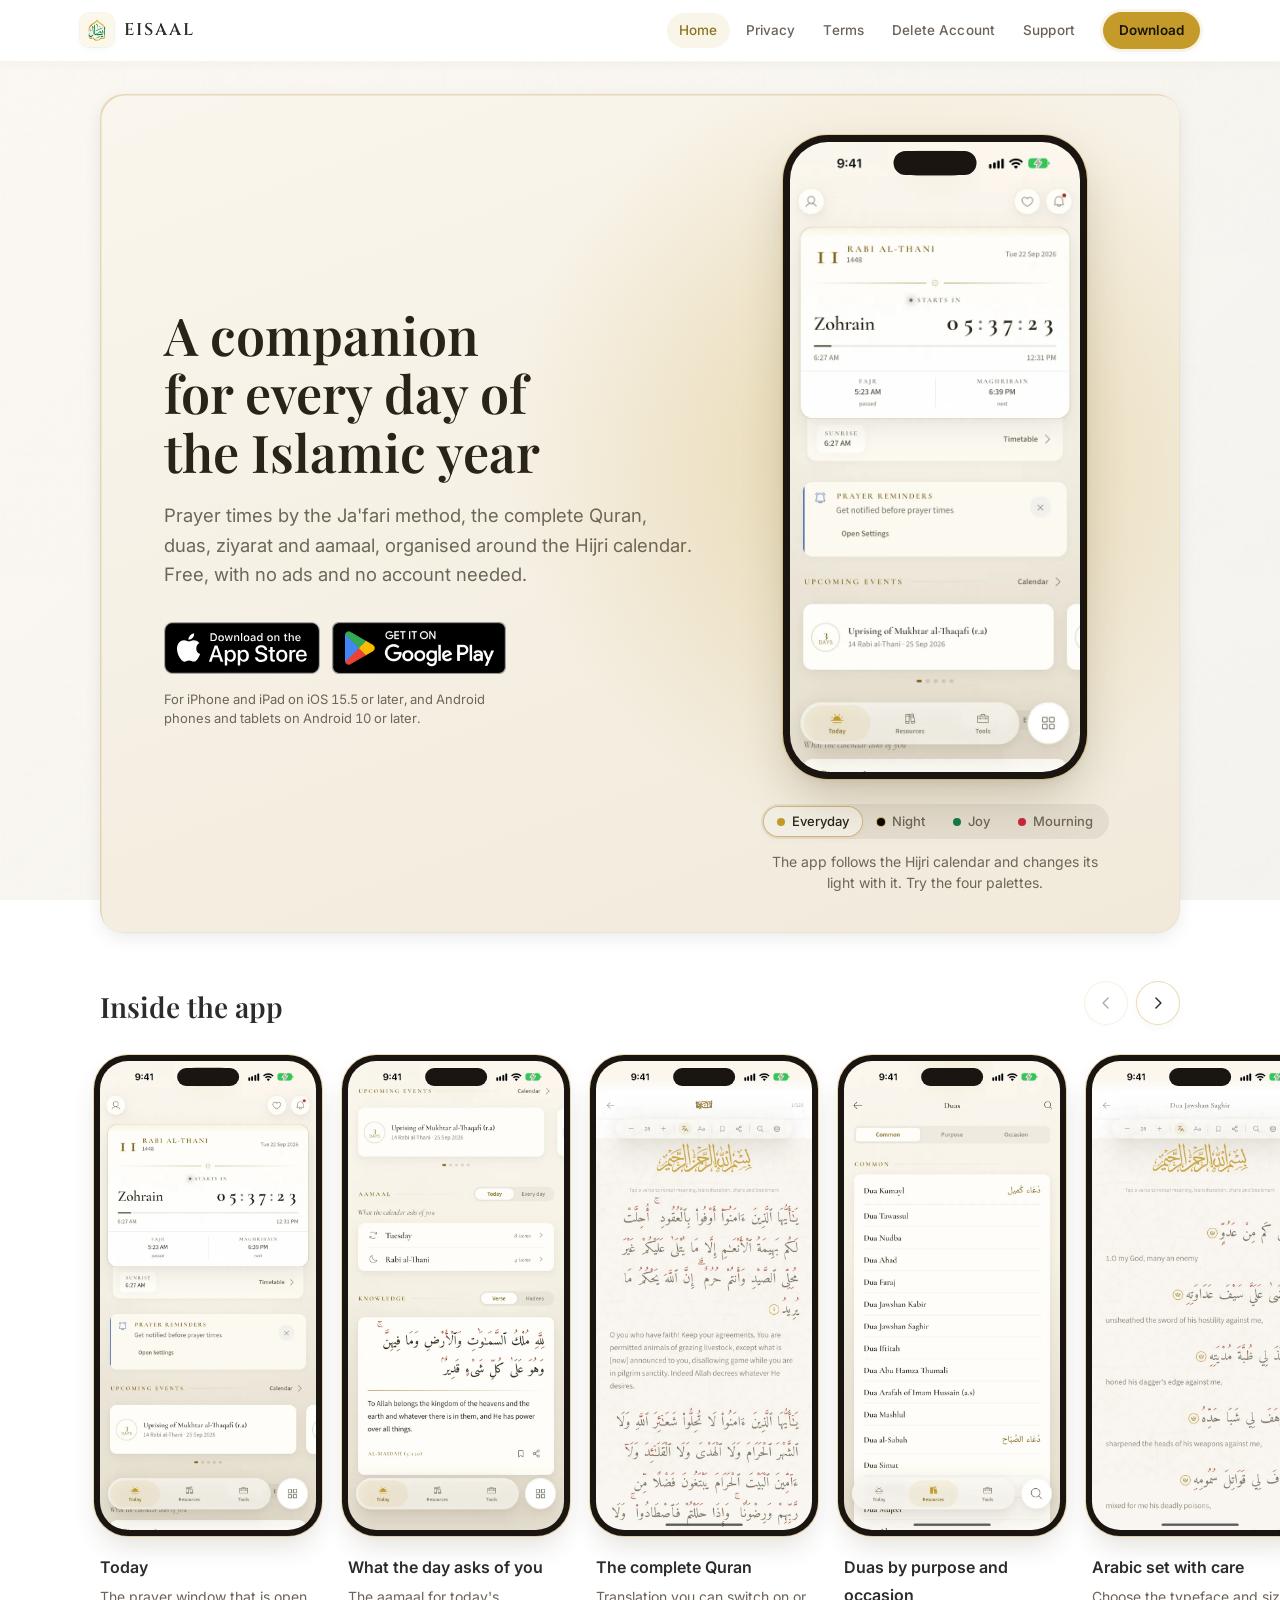
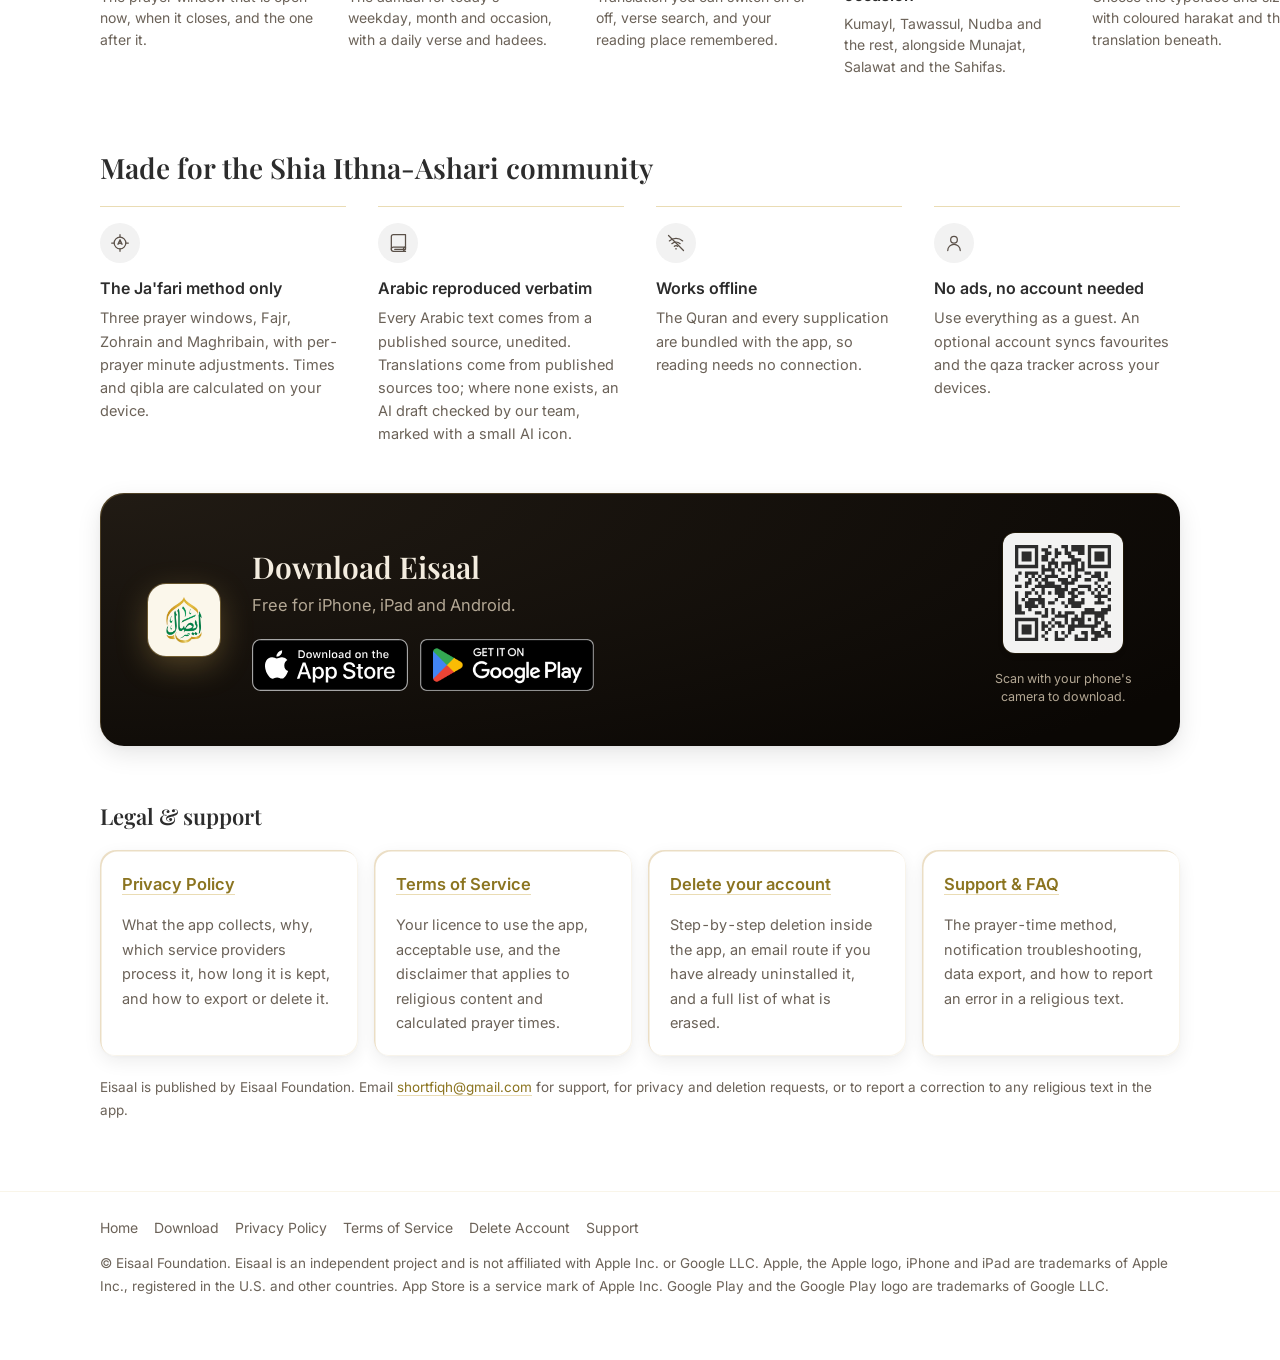
==== commit 14940cef: "Terms, home and support: AI-drafted translations, checked and marked Co-Authored-By: Claude Opus 5.5" ====
--- a/index.html
+++ b/index.html
@@ -110,8 +110,8 @@
         </div>
         <div class="principle">
           <div class="icon"><svg viewBox="0 0 24 24" fill="none" aria-hidden="true"><path d="M21 17H6.5C5.11929 17 4 18.1193 4 19.5C4 20.8807 5.11929 22 6.5 22H21" stroke="currentColor" stroke-width="1.5" stroke-linecap="round"/><path d="M21 22C19.6193 22 18.5 20.8807 18.5 19.5C18.5 18.1193 19.6193 17 21 17" stroke="currentColor" stroke-width="1.5" stroke-linecap="round"/><path d="M8 19.5H21V2H6.5C5.11929 2 4 3.11929 4 4.5V19.5" stroke="currentColor" stroke-width="1.5" stroke-linecap="round" stroke-linejoin="round"/></svg></div>
-          <h3>Texts reproduced verbatim</h3>
-          <p>Every Arabic text, translation and transliteration comes from a published source, unedited.</p>
+          <h3>Arabic reproduced verbatim</h3>
+          <p>Every Arabic text comes from a published source, unedited. Translations come from published sources too; where none exists, an AI draft checked by our team, marked with a small AI icon.</p>
         </div>
         <div class="principle">
           <div class="icon"><svg viewBox="0 0 24 24" fill="none" aria-hidden="true"><path d="M4 9.5a12 12 0 0 1 16 0M7 12.8a7.5 7.5 0 0 1 10 0M10 16a3 3 0 0 1 4 0" stroke="currentColor" stroke-width="1.5" stroke-linecap="round"/><circle cx="12" cy="19" r="1" fill="currentColor"/><path d="M3 3l18 18" stroke="currentColor" stroke-width="1.5" stroke-linecap="round"/></svg></div>
